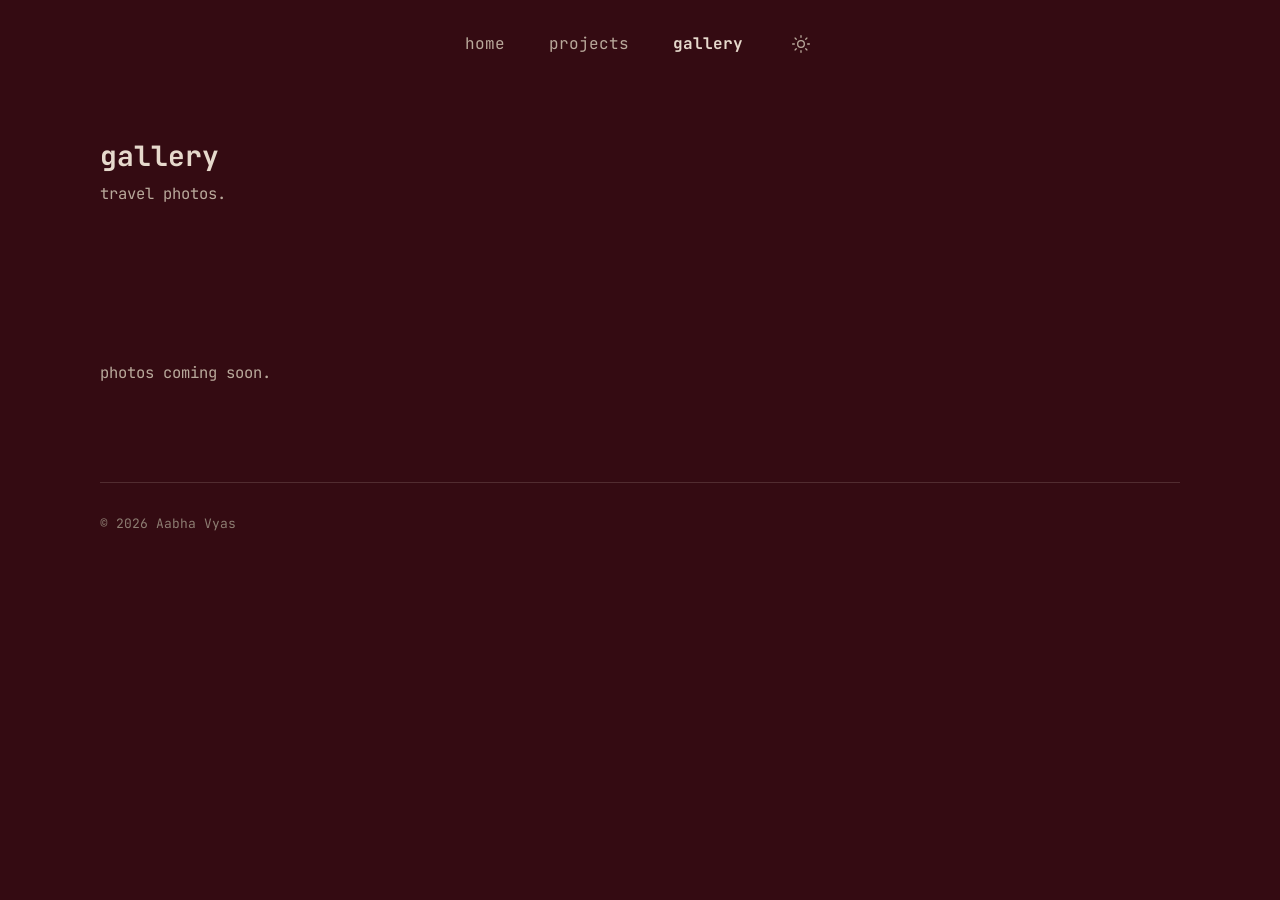
==== gallery.html @ a7566c96 "Replace old site with new portfolio" ====
<!doctype html>
<html lang="en" data-theme="dark">
<head>
<meta charset="utf-8">
<meta name="viewport" content="width=device-width, initial-scale=1">
<title>Gallery | Aabha Vyas</title>
<meta name="description" content="Travel photos by Aabha Vyas.">
<script src="theme.js"></script>
<link rel="preconnect" href="https://fonts.googleapis.com">
<link rel="preconnect" href="https://fonts.gstatic.com" crossorigin>
<link href="https://fonts.googleapis.com/css2?family=JetBrains+Mono:wght@400;700&display=swap" rel="stylesheet">
<link rel="stylesheet" href="style.css">
</head>
<body>
<nav>
  <a href="index.html">home</a>
  <a href="projects.html">projects</a>
  <a href="gallery.html" aria-current="page">gallery</a>
  <button id="themeBtn" aria-label="Toggle light and dark mode"><svg class="sun" viewBox="0 0 24 24" fill="none" stroke="currentColor" stroke-width="1.6" stroke-linecap="round"><circle cx="12" cy="12" r="4"/><path d="M12 2v2M12 20v2M4.9 4.9l1.4 1.4M17.7 17.7l1.4 1.4M2 12h2M20 12h2M4.9 19.1l1.4-1.4M17.7 6.3l1.4-1.4"/></svg><svg class="moon" viewBox="0 0 24 24" fill="none" stroke="currentColor" stroke-width="1.6" stroke-linecap="round" stroke-linejoin="round"><path d="M20 14.5A8 8 0 1 1 9.5 4a6.5 6.5 0 0 0 10.5 10.5z"/></svg></button>
</nav>
<main class="wide">
  <div class="page-head"><h1>gallery</h1><p class="sub">travel photos.</p></div>
  <div class="grid" id="grid"></div>
  <p class="empty" id="empty">photos coming soon.</p>
  <footer>&copy; 2026 Aabha Vyas</footer>
</main>
<div id="lightbox"><img alt=""><p></p></div>
<script>
  // Add your photos here. Put the image files in assets/gallery/ (about 1600px wide keeps pages fast).
  // Example: { src: 'assets/gallery/lisbon.jpg', place: 'Lisbon', year: '2025' }
  var photos = [
  ];

  var grid = document.getElementById('grid');
  var box = document.getElementById('lightbox');
  document.getElementById('empty').style.display = photos.length ? 'none' : 'block';
  photos.forEach(function (p) {
    var fig = document.createElement('figure');
    var img = document.createElement('img');
    img.src = p.src; img.alt = p.place; img.loading = 'lazy';
    var cap = document.createElement('figcaption');
    cap.textContent = p.place + ', ' + p.year;
    fig.appendChild(img); fig.appendChild(cap);
    fig.addEventListener('click', function () {
      box.querySelector('img').src = p.src;
      box.querySelector('img').alt = p.place;
      box.querySelector('p').textContent = p.place + ', ' + p.year;
      box.classList.add('open');
    });
    grid.appendChild(fig);
  });
  box.addEventListener('click', function () { box.classList.remove('open'); });
  document.addEventListener('keydown', function (e) { if (e.key === 'Escape') box.classList.remove('open'); });
</script>
</body>
</html>
---- style.css ----
:root {
  --bg: #340b12;
  --text: #e6d9cc;
  --dim: #b9a99b;
  --faint: #8d7d72;
  --accent: #7f9aa3;
  --card: #5f2f3d;
  --card-2: #3a2a21;
  --khaki: #52421a;
  --line: rgba(230, 217, 204, 0.16);
  --wave: #7f9aa3;
  --crest: #e6d9cc;
  --swimmer: #d6bf72;
}
[data-theme="light"] {
  --bg: #efe6dc;
  --text: #340b12;
  --dim: #5b4a45;
  --faint: #86766d;
  --accent: #3f6572;
  --card: #e0cbc3;
  --card-2: #e4d8c9;
  --khaki: #cdb86a;
  --line: rgba(52, 11, 18, 0.18);
  --wave: #4f7a88;
  --crest: #340b12;
  --swimmer: #5f2f3d;
}

* { box-sizing: border-box; }
html { scroll-behavior: smooth; }
body {
  margin: 0;
  background: var(--bg);
  color: var(--text);
  font-family: "JetBrains Mono", ui-monospace, "SF Mono", Menlo, Consolas, monospace;
  font-size: 15.5px;
  line-height: 1.75;
  -webkit-font-smoothing: antialiased;
}
a { color: inherit; text-decoration: underline; text-decoration-color: var(--faint); text-underline-offset: 4px; }
a:hover { text-decoration-color: var(--accent); color: var(--accent); }
img { max-width: 100%; display: block; }

/* navigation */
nav {
  position: relative; z-index: 5;
  display: flex; justify-content: center; align-items: center; gap: 44px;
  padding: 30px 20px 26px;
  background: linear-gradient(var(--bg) 55%, transparent);
}
nav a { color: var(--dim); text-decoration: none; font-size: 16px; }
nav a:hover { color: var(--text); }
nav a[aria-current="page"] { color: var(--text); font-weight: 700; }
#themeBtn {
  background: none; border: 0; padding: 4px; cursor: pointer; color: var(--dim); line-height: 0;
}
#themeBtn:hover { color: var(--text); }
#themeBtn svg { width: 20px; height: 20px; }
#themeBtn .moon { display: none; }
[data-theme="light"] #themeBtn .sun { display: none; }
[data-theme="light"] #themeBtn .moon { display: inline; }

.col { width: min(680px, calc(100% - 40px)); margin: 0 auto; }
.wide { width: min(1080px, calc(100% - 40px)); margin: 0 auto; }

/* home */
#ocean { position: fixed; inset: 0; width: 100%; height: 100%; z-index: 0; }
body.home { overflow-x: hidden; }
main.home {
  position: relative; z-index: 2; min-height: calc(100vh - 80px);
  display: flex; flex-direction: column; justify-content: flex-end;
  padding-bottom: 56px; pointer-events: none;
}
main.home a { pointer-events: auto; }
.home-text { padding: 22px 24px; border-radius: 10px;
  background: color-mix(in srgb, var(--bg) 62%, transparent); backdrop-filter: blur(2px); }
.tagline { color: var(--dim); margin: 0 0 26px; }
.home-text p { margin: 0 0 14px; }
.links { color: var(--faint); }
.links a { color: var(--dim); }
.hint { position: fixed; right: 22px; bottom: 18px; z-index: 2; color: var(--faint); font-size: 13px; pointer-events: none; }

/* shared page pieces */
h1, h2 { font-weight: 700; line-height: 1.3; margin: 0; }
h1 { font-size: 28px; }
h2 { font-size: 20px; }
.page-head { padding: 54px 0 26px; }
.sub { color: var(--dim); margin: 6px 0 0; }
.tag { font-size: 13px; color: var(--faint); margin-left: 10px; font-weight: 400; }
.chip { display: inline-block; background: var(--khaki); color: #efe3c8; font-size: 12px; padding: 1px 10px; border-radius: 99px; margin-right: 10px; }
[data-theme="light"] .chip { color: #340b12; }
h3.label { font-size: 13px; letter-spacing: .12em; text-transform: uppercase; color: var(--accent); margin: 38px 0 10px; font-weight: 700; }

/* projects grid */
.cards { display: grid; grid-template-columns: repeat(auto-fill, minmax(320px, 1fr)); gap: 26px; padding-bottom: 80px; }
.card-link { text-decoration: none; display: block; }
.poster {
  aspect-ratio: 4 / 3; border-radius: 6px; padding: 26px; position: relative; overflow: hidden;
  display: flex; flex-direction: column; justify-content: space-between; color: #efe3c8;
  transition: transform .25s ease;
}
.card-link:hover .poster { transform: translateY(-3px); }
.poster .name { font-size: 22px; font-weight: 700; }
.poster pre { margin: 0; font: inherit; font-size: 13px; line-height: 1.6; color: rgba(239,227,200,.82); }
.poster.sec { background: radial-gradient(120% 90% at 85% 100%, #7f9aa3 0%, rgba(127,154,163,0) 55%), linear-gradient(160deg, #5f2f3d, #340b12 70%); }
.poster.green { background: radial-gradient(120% 90% at 10% 100%, #52421a 0%, rgba(82,66,26,0) 60%), linear-gradient(160deg, #3a2a21, #340b12 75%); }
.poster.soon { background: transparent; border: 1.5px dashed var(--line); color: var(--faint); align-items: center; justify-content: center; }
.card-meta { margin-top: 14px; font-size: 17px; font-weight: 700; }
.card-desc { color: var(--dim); margin: 0; }

/* project page */
article p { margin: 0 0 16px; }
.box { background: var(--card); color: #efe3c8; border-radius: 8px; padding: 20px 24px; margin: 18px 0; }
.box.alt { background: var(--card-2); color: var(--text); }
.box h3.label { margin-top: 0; color: inherit; opacity: .8; }
[data-theme="light"] .box { color: var(--text); }
.stats { display: grid; grid-template-columns: repeat(3, 1fr); gap: 14px; margin: 18px 0; }
.stat { background: var(--card-2); border-radius: 8px; padding: 16px 18px; }
.stat .n { font-size: 24px; font-weight: 700; }
.stat .l { font-size: 13px; color: var(--dim); }
.bar-row { display: grid; grid-template-columns: 170px 1fr; gap: 14px; align-items: center; margin: 12px 0; }
.track { background: rgba(0,0,0,.25); border-radius: 6px; height: 28px; overflow: hidden; }
[data-theme="light"] .track { background: rgba(52,11,18,.1); }
.fill { height: 100%; display: flex; align-items: center; padding-left: 10px; font-size: 13px; font-weight: 700; color: #340b12; }
.fill.agent { width: 92%; background: var(--accent); }
[data-theme="light"] .fill.agent { color: #efe6dc; }
.fill.scan { width: 30%; background: var(--dim); }
[data-theme="light"] .fill.scan { color: #efe6dc; }
.note { font-size: 13.5px; color: var(--dim); }
.todo { border: 1.5px dashed var(--accent); border-radius: 8px; padding: 14px 20px; }
.todo b { color: var(--accent); }
ul.clean { padding-left: 20px; margin: 0 0 16px; }
.back { display: inline-block; margin-top: 40px; color: var(--dim); }

/* gallery */
.grid { column-count: 3; column-gap: 16px; padding-bottom: 80px; }
.grid figure { margin: 0 0 16px; break-inside: avoid; cursor: zoom-in; }
.grid img { width: 100%; border-radius: 4px; }
.grid figcaption { font-size: 13px; color: var(--dim); padding-top: 6px; }
.empty { color: var(--dim); padding: 30px 0 80px; }
#lightbox { position: fixed; inset: 0; z-index: 20; background: rgba(20, 4, 8, .94); display: none;
  align-items: center; justify-content: center; flex-direction: column; padding: 20px; cursor: zoom-out; }
#lightbox.open { display: flex; }
#lightbox img { max-height: 84vh; max-width: 94vw; border-radius: 4px; }
#lightbox p { color: #e6d9cc; margin: 12px 0 0; font-size: 14px; }

footer { padding: 30px 0 50px; color: var(--faint); font-size: 13px; border-top: 1px solid var(--line); }

@media (max-width: 760px) {
  nav { gap: 26px; padding-top: 26px; }
  .grid { column-count: 2; }
  .stats { grid-template-columns: 1fr; }
  .bar-row { grid-template-columns: 1fr; gap: 6px; }
  .hint { display: none; }
  main.home { padding-bottom: 36px; }
}
@media (max-width: 480px) { .grid { column-count: 1; } }
@media (prefers-reduced-motion: reduce) { * { transition: none !important; scroll-behavior: auto !important; } }
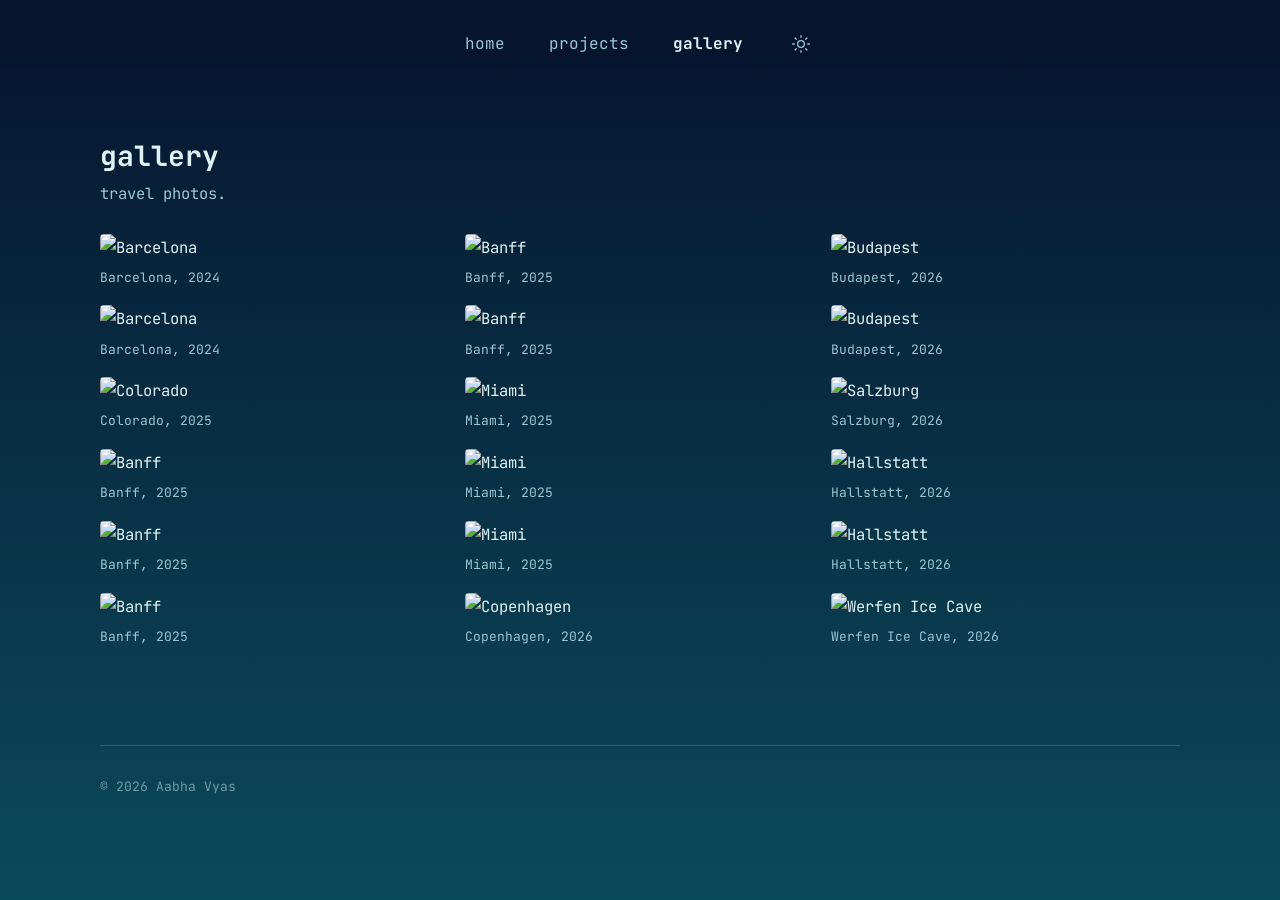
==== commit e372acb0: "Fill in gallery places Co-Authored-By: Claude Sonnet 5.5 <noreply@anthropic.com>" ====
--- a/gallery.html
+++ b/gallery.html
@@ -29,6 +29,24 @@
   // Add your photos here. Put the image files in assets/gallery/ (about 1600px wide keeps pages fast).
   // Example: { src: 'assets/gallery/lisbon.jpg', place: 'Lisbon', year: '2025' }
   var photos = [
+    { src: 'assets/gallery/img_4255.jpg', place: 'Barcelona', year: '2024' },
+    { src: 'assets/gallery/img_4290.jpg', place: 'Barcelona', year: '2024' },
+    { src: 'assets/gallery/img_7870.jpg', place: 'Colorado', year: '2025' },
+    { src: 'assets/gallery/img_3994.jpg', place: 'Banff', year: '2025' },
+    { src: 'assets/gallery/r0002987.jpg', place: 'Banff', year: '2025' },
+    { src: 'assets/gallery/r0003056.jpg', place: 'Banff', year: '2025' },
+    { src: 'assets/gallery/r0003095.jpg', place: 'Banff', year: '2025' },
+    { src: 'assets/gallery/r0003560.jpg', place: 'Banff', year: '2025' },
+    { src: 'assets/gallery/r0003646.jpg', place: 'Miami', year: '2025' },
+    { src: 'assets/gallery/r0003661.jpg', place: 'Miami', year: '2025' },
+    { src: 'assets/gallery/r0003696.jpg', place: 'Miami', year: '2025' },
+    { src: 'assets/gallery/r0005207.jpg', place: 'Copenhagen', year: '2026' },
+    { src: 'assets/gallery/r0005241.jpg', place: 'Budapest', year: '2026' },
+    { src: 'assets/gallery/r0005331.jpg', place: 'Budapest', year: '2026' },
+    { src: 'assets/gallery/r0005426.jpg', place: 'Salzburg', year: '2026' },
+    { src: 'assets/gallery/r0005495.jpg', place: 'Hallstatt', year: '2026' },
+    { src: 'assets/gallery/r0005518.jpg', place: 'Hallstatt', year: '2026' },
+    { src: 'assets/gallery/r0005652.jpg', place: 'Werfen Ice Cave', year: '2026' }
   ];
 
   var grid = document.getElementById('grid');
--- a/style.css
+++ b/style.css
@@ -1,37 +1,41 @@
 :root {
-  --bg: #340b12;
-  --text: #e6d9cc;
-  --dim: #b9a99b;
-  --faint: #8d7d72;
-  --accent: #7f9aa3;
-  --card: #5f2f3d;
-  --card-2: #3a2a21;
-  --khaki: #52421a;
-  --line: rgba(230, 217, 204, 0.16);
-  --wave: #7f9aa3;
-  --crest: #e6d9cc;
-  --swimmer: #d6bf72;
+  --bg: #06142e;
+  --bg2: #0b4a5a;
+  --text: #dff3f7;
+  --dim: #9cc6d2;
+  --faint: #6f9aa8;
+  --accent: #3df0e0;
+  --card: #0e3a5c;
+  --card-2: #0c2e4a;
+  --khaki: #0f6f7a;
+  --line: rgba(223, 243, 247, 0.16);
+  --wave-deep: #1b4f9c;
+  --wave: #22c4e6;
+  --crest: #e4fbff;
+  --swimmer: #ff6f59;
 }
 [data-theme="light"] {
-  --bg: #efe6dc;
-  --text: #340b12;
-  --dim: #5b4a45;
-  --faint: #86766d;
-  --accent: #3f6572;
-  --card: #e0cbc3;
-  --card-2: #e4d8c9;
-  --khaki: #cdb86a;
-  --line: rgba(52, 11, 18, 0.18);
-  --wave: #4f7a88;
-  --crest: #340b12;
-  --swimmer: #5f2f3d;
+  --bg: #dff6f6;
+  --bg2: #dff6f6;
+  --text: #06284f;
+  --dim: #2d5878;
+  --faint: #5c859a;
+  --accent: #007f8f;
+  --card: #bfe6ea;
+  --card-2: #cdeff0;
+  --khaki: #8fd8d8;
+  --line: rgba(6, 40, 79, 0.18);
+  --wave-deep: #1f5fa8;
+  --wave: #2a9cc0;
+  --crest: #06284f;
+  --swimmer: #e0533d;
 }
 
 * { box-sizing: border-box; }
 html { scroll-behavior: smooth; }
 body {
   margin: 0;
-  background: var(--bg);
+  background: linear-gradient(var(--bg), var(--bg2)) fixed;
   color: var(--text);
   font-family: "JetBrains Mono", ui-monospace, "SF Mono", Menlo, Consolas, monospace;
   font-size: 15.5px;
@@ -88,8 +92,8 @@
 .page-head { padding: 54px 0 26px; }
 .sub { color: var(--dim); margin: 6px 0 0; }
 .tag { font-size: 13px; color: var(--faint); margin-left: 10px; font-weight: 400; }
-.chip { display: inline-block; background: var(--khaki); color: #efe3c8; font-size: 12px; padding: 1px 10px; border-radius: 99px; margin-right: 10px; }
-[data-theme="light"] .chip { color: #340b12; }
+.chip { display: inline-block; background: var(--khaki); color: #e4fbff; font-size: 12px; padding: 1px 10px; border-radius: 99px; margin-right: 10px; }
+[data-theme="light"] .chip { color: #06284f; }
 h3.label { font-size: 13px; letter-spacing: .12em; text-transform: uppercase; color: var(--accent); margin: 38px 0 10px; font-weight: 700; }
 
 /* projects grid */
@@ -97,21 +101,21 @@
 .card-link { text-decoration: none; display: block; }
 .poster {
   aspect-ratio: 4 / 3; border-radius: 6px; padding: 26px; position: relative; overflow: hidden;
-  display: flex; flex-direction: column; justify-content: space-between; color: #efe3c8;
+  display: flex; flex-direction: column; justify-content: space-between; color: #e4fbff;
   transition: transform .25s ease;
 }
 .card-link:hover .poster { transform: translateY(-3px); }
 .poster .name { font-size: 22px; font-weight: 700; }
-.poster pre { margin: 0; font: inherit; font-size: 13px; line-height: 1.6; color: rgba(239,227,200,.82); }
-.poster.sec { background: radial-gradient(120% 90% at 85% 100%, #7f9aa3 0%, rgba(127,154,163,0) 55%), linear-gradient(160deg, #5f2f3d, #340b12 70%); }
-.poster.green { background: radial-gradient(120% 90% at 10% 100%, #52421a 0%, rgba(82,66,26,0) 60%), linear-gradient(160deg, #3a2a21, #340b12 75%); }
+.poster pre { margin: 0; font: inherit; font-size: 13px; line-height: 1.6; color: rgba(228,251,255,.82); }
+.poster.sec { background: radial-gradient(120% 90% at 85% 100%, #22c4e6 0%, rgba(34,196,230,0) 55%), linear-gradient(160deg, #0e3a8c, #06142e 70%); }
+.poster.green { background: radial-gradient(120% 90% at 10% 100%, #3ddba0 0%, rgba(61,219,160,0) 60%), linear-gradient(160deg, #0d5a4a, #06142e 75%); }
 .poster.soon { background: transparent; border: 1.5px dashed var(--line); color: var(--faint); align-items: center; justify-content: center; }
 .card-meta { margin-top: 14px; font-size: 17px; font-weight: 700; }
 .card-desc { color: var(--dim); margin: 0; }
 
 /* project page */
 article p { margin: 0 0 16px; }
-.box { background: var(--card); color: #efe3c8; border-radius: 8px; padding: 20px 24px; margin: 18px 0; }
+.box { background: var(--card); color: #e4fbff; border-radius: 8px; padding: 20px 24px; margin: 18px 0; }
 .box.alt { background: var(--card-2); color: var(--text); }
 .box h3.label { margin-top: 0; color: inherit; opacity: .8; }
 [data-theme="light"] .box { color: var(--text); }
@@ -121,12 +125,12 @@
 .stat .l { font-size: 13px; color: var(--dim); }
 .bar-row { display: grid; grid-template-columns: 170px 1fr; gap: 14px; align-items: center; margin: 12px 0; }
 .track { background: rgba(0,0,0,.25); border-radius: 6px; height: 28px; overflow: hidden; }
-[data-theme="light"] .track { background: rgba(52,11,18,.1); }
-.fill { height: 100%; display: flex; align-items: center; padding-left: 10px; font-size: 13px; font-weight: 700; color: #340b12; }
+[data-theme="light"] .track { background: rgba(6,40,79,.1); }
+.fill { height: 100%; display: flex; align-items: center; padding-left: 10px; font-size: 13px; font-weight: 700; color: #06142e; }
 .fill.agent { width: 92%; background: var(--accent); }
-[data-theme="light"] .fill.agent { color: #efe6dc; }
+[data-theme="light"] .fill.agent { color: #dff6f6; }
 .fill.scan { width: 30%; background: var(--dim); }
-[data-theme="light"] .fill.scan { color: #efe6dc; }
+[data-theme="light"] .fill.scan { color: #dff6f6; }
 .note { font-size: 13.5px; color: var(--dim); }
 .todo { border: 1.5px dashed var(--accent); border-radius: 8px; padding: 14px 20px; }
 .todo b { color: var(--accent); }
@@ -139,11 +143,11 @@
 .grid img { width: 100%; border-radius: 4px; }
 .grid figcaption { font-size: 13px; color: var(--dim); padding-top: 6px; }
 .empty { color: var(--dim); padding: 30px 0 80px; }
-#lightbox { position: fixed; inset: 0; z-index: 20; background: rgba(20, 4, 8, .94); display: none;
+#lightbox { position: fixed; inset: 0; z-index: 20; background: rgba(3, 10, 24, .94); display: none;
   align-items: center; justify-content: center; flex-direction: column; padding: 20px; cursor: zoom-out; }
 #lightbox.open { display: flex; }
 #lightbox img { max-height: 84vh; max-width: 94vw; border-radius: 4px; }
-#lightbox p { color: #e6d9cc; margin: 12px 0 0; font-size: 14px; }
+#lightbox p { color: #dff3f7; margin: 12px 0 0; font-size: 14px; }
 
 footer { padding: 30px 0 50px; color: var(--faint); font-size: 13px; border-top: 1px solid var(--line); }
 
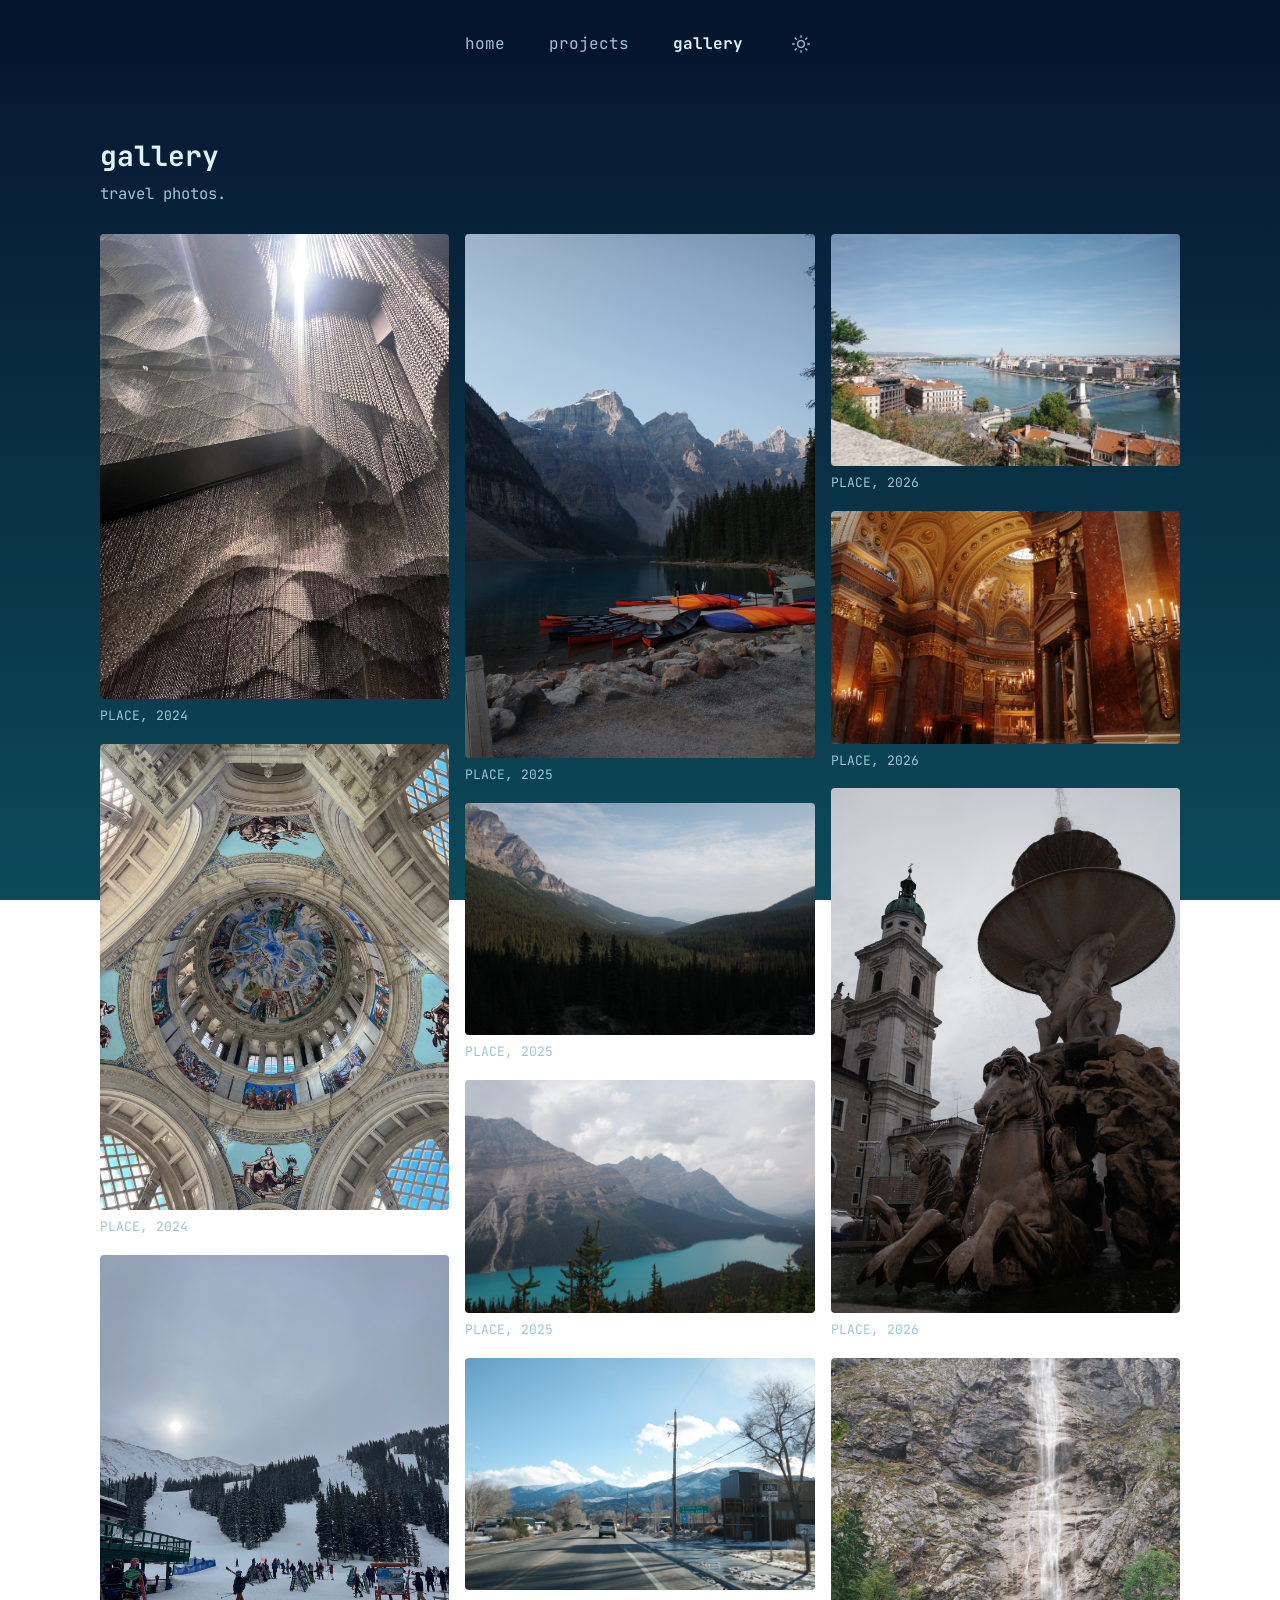
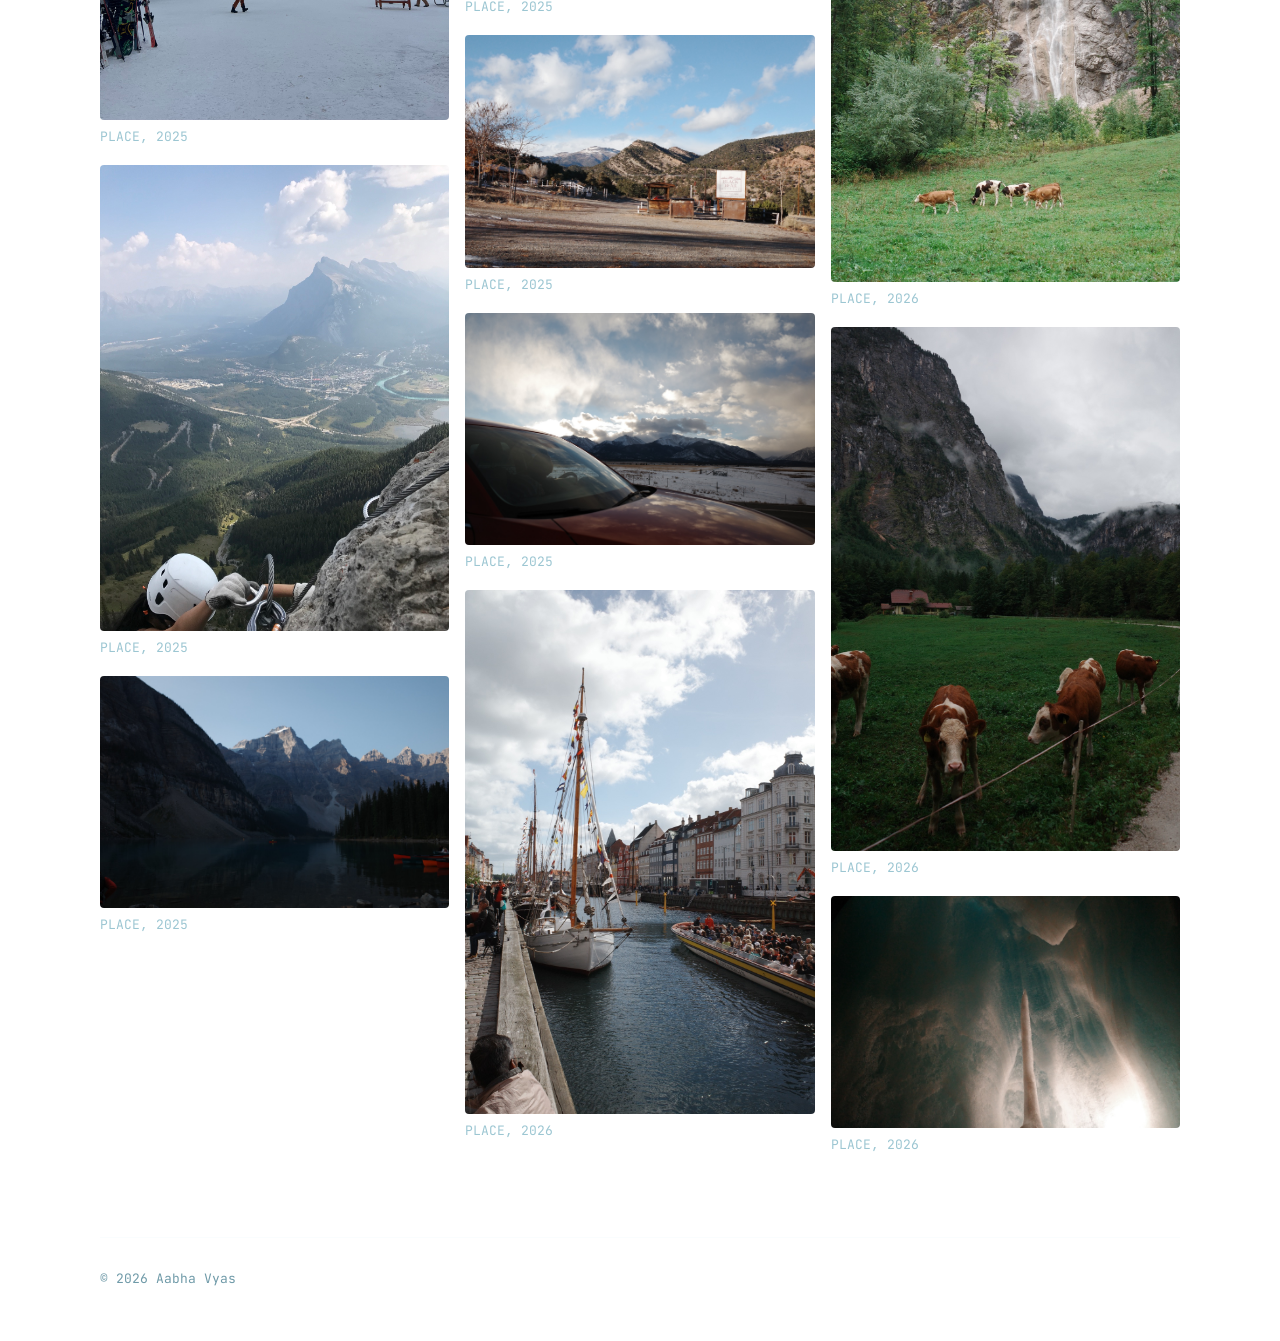
==== commit 1722b3ab: "Add gallery photos Co-Authored-By: Claude Sonnet 5.5 <noreply@anthropic.com>" ====
--- a/gallery.html
+++ b/gallery.html
@@ -29,24 +29,24 @@
   // Add your photos here. Put the image files in assets/gallery/ (about 1600px wide keeps pages fast).
   // Example: { src: 'assets/gallery/lisbon.jpg', place: 'Lisbon', year: '2025' }
   var photos = [
-    { src: 'assets/gallery/img_4255.jpg', place: 'Barcelona', year: '2024' },
-    { src: 'assets/gallery/img_4290.jpg', place: 'Barcelona', year: '2024' },
-    { src: 'assets/gallery/img_7870.jpg', place: 'Colorado', year: '2025' },
-    { src: 'assets/gallery/img_3994.jpg', place: 'Banff', year: '2025' },
-    { src: 'assets/gallery/r0002987.jpg', place: 'Banff', year: '2025' },
-    { src: 'assets/gallery/r0003056.jpg', place: 'Banff', year: '2025' },
-    { src: 'assets/gallery/r0003095.jpg', place: 'Banff', year: '2025' },
-    { src: 'assets/gallery/r0003560.jpg', place: 'Banff', year: '2025' },
-    { src: 'assets/gallery/r0003646.jpg', place: 'Miami', year: '2025' },
-    { src: 'assets/gallery/r0003661.jpg', place: 'Miami', year: '2025' },
-    { src: 'assets/gallery/r0003696.jpg', place: 'Miami', year: '2025' },
-    { src: 'assets/gallery/r0005207.jpg', place: 'Copenhagen', year: '2026' },
-    { src: 'assets/gallery/r0005241.jpg', place: 'Budapest', year: '2026' },
-    { src: 'assets/gallery/r0005331.jpg', place: 'Budapest', year: '2026' },
-    { src: 'assets/gallery/r0005426.jpg', place: 'Salzburg', year: '2026' },
-    { src: 'assets/gallery/r0005495.jpg', place: 'Hallstatt', year: '2026' },
-    { src: 'assets/gallery/r0005518.jpg', place: 'Hallstatt', year: '2026' },
-    { src: 'assets/gallery/r0005652.jpg', place: 'Werfen Ice Cave', year: '2026' }
+    { src: 'assets/gallery/img_4255.jpg', place: 'PLACE', year: '2024' },
+    { src: 'assets/gallery/img_4290.jpg', place: 'PLACE', year: '2024' },
+    { src: 'assets/gallery/img_7870.jpg', place: 'PLACE', year: '2025' },
+    { src: 'assets/gallery/img_3994.jpg', place: 'PLACE', year: '2025' },
+    { src: 'assets/gallery/r0002987.jpg', place: 'PLACE', year: '2025' },
+    { src: 'assets/gallery/r0003056.jpg', place: 'PLACE', year: '2025' },
+    { src: 'assets/gallery/r0003095.jpg', place: 'PLACE', year: '2025' },
+    { src: 'assets/gallery/r0003560.jpg', place: 'PLACE', year: '2025' },
+    { src: 'assets/gallery/r0003646.jpg', place: 'PLACE', year: '2025' },
+    { src: 'assets/gallery/r0003661.jpg', place: 'PLACE', year: '2025' },
+    { src: 'assets/gallery/r0003696.jpg', place: 'PLACE', year: '2025' },
+    { src: 'assets/gallery/r0005207.jpg', place: 'PLACE', year: '2026' },
+    { src: 'assets/gallery/r0005241.jpg', place: 'PLACE', year: '2026' },
+    { src: 'assets/gallery/r0005331.jpg', place: 'PLACE', year: '2026' },
+    { src: 'assets/gallery/r0005426.jpg', place: 'PLACE', year: '2026' },
+    { src: 'assets/gallery/r0005495.jpg', place: 'PLACE', year: '2026' },
+    { src: 'assets/gallery/r0005518.jpg', place: 'PLACE', year: '2026' },
+    { src: 'assets/gallery/r0005652.jpg', place: 'PLACE', year: '2026' }
   ];
 
   var grid = document.getElementById('grid');
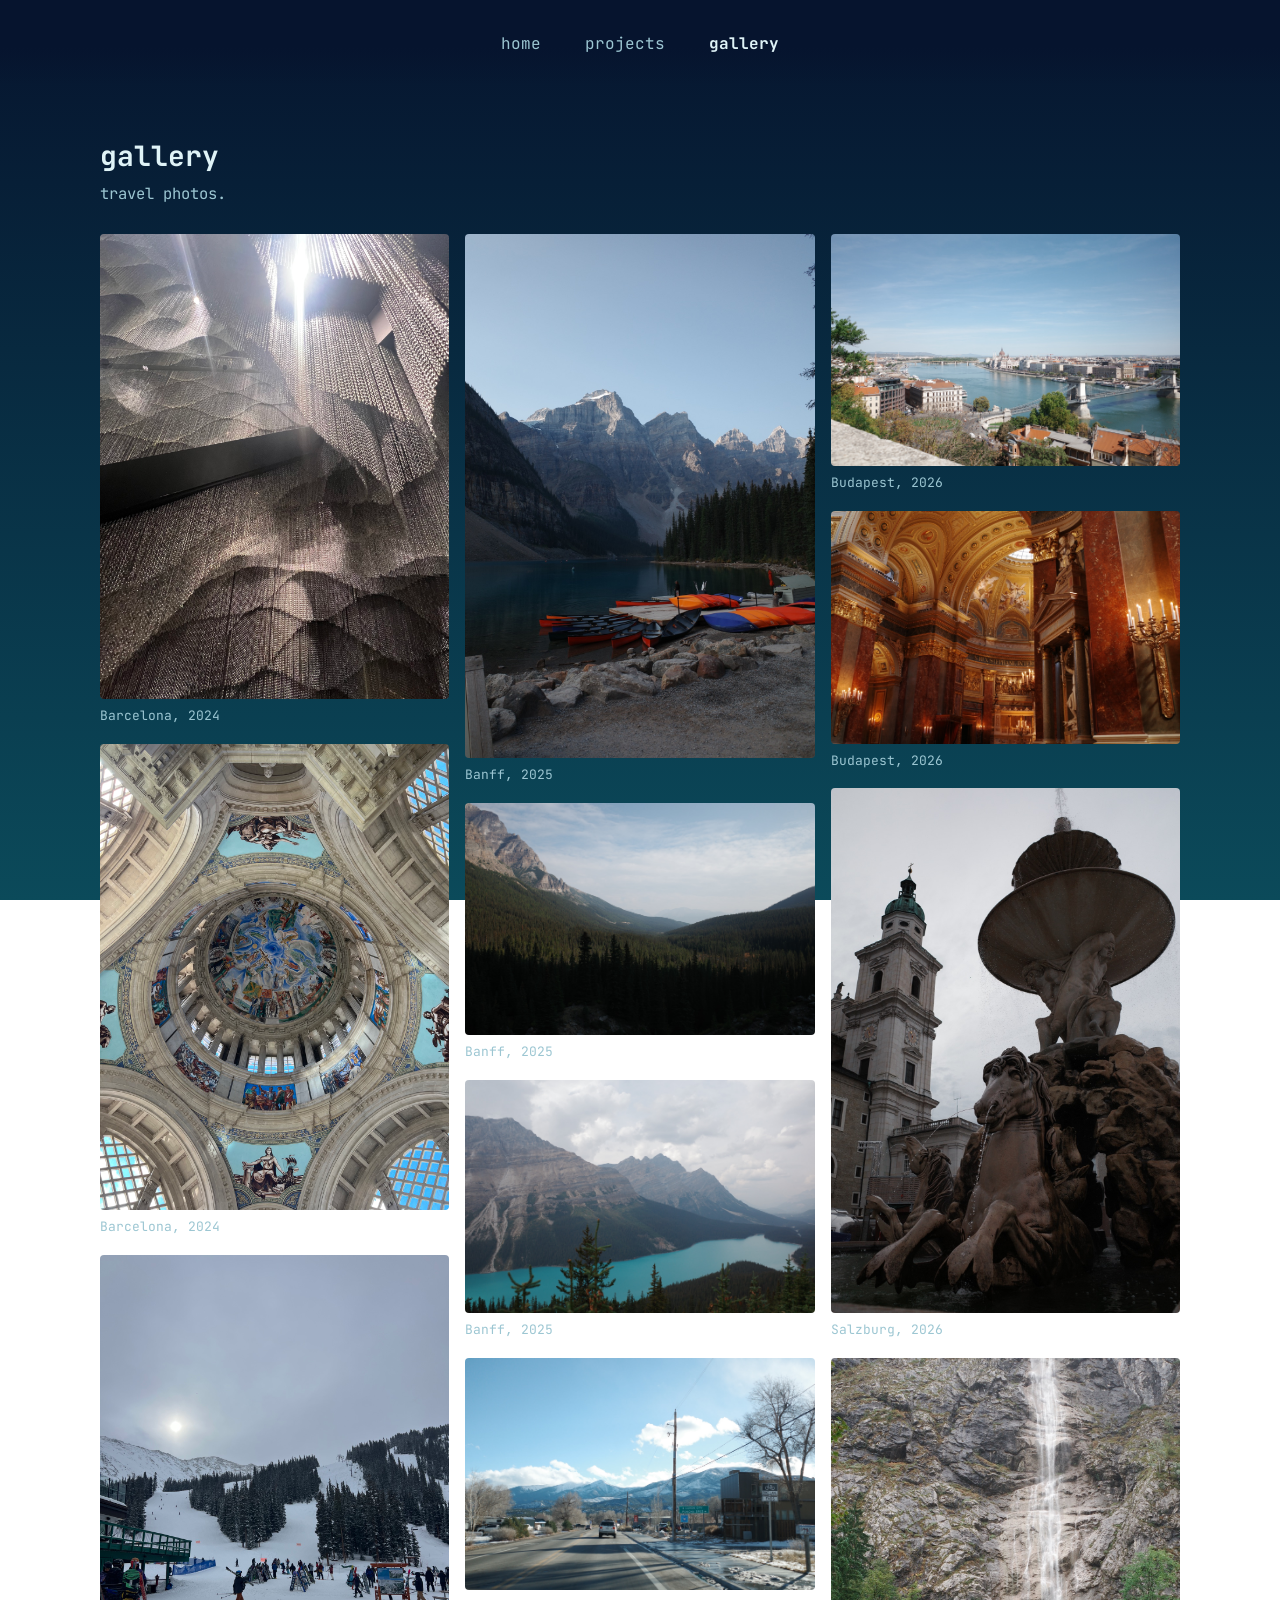
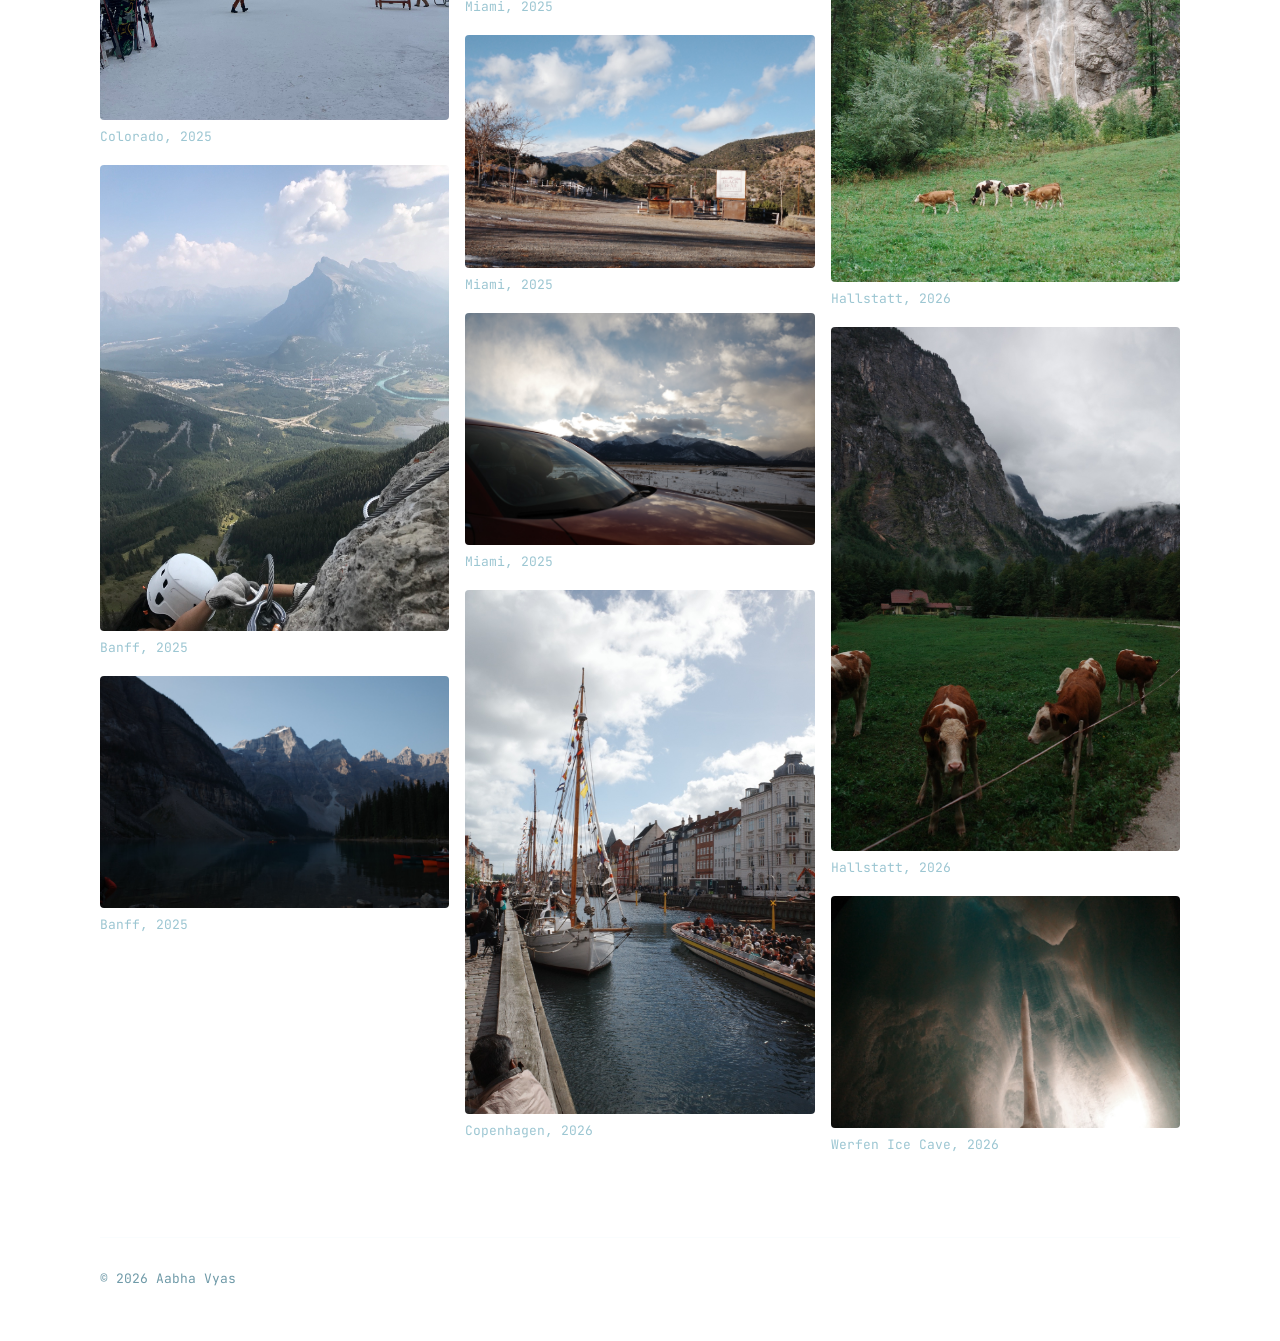
==== commit 93a092c3: "Remove light/dark toggle Co-Authored-By: Claude Sonnet 5.5 <noreply@anthropic.com>" ====
--- a/gallery.html
+++ b/gallery.html
@@ -16,7 +16,6 @@
   <a href="index.html">home</a>
   <a href="projects.html">projects</a>
   <a href="gallery.html" aria-current="page">gallery</a>
-  <button id="themeBtn" aria-label="Toggle light and dark mode"><svg class="sun" viewBox="0 0 24 24" fill="none" stroke="currentColor" stroke-width="1.6" stroke-linecap="round"><circle cx="12" cy="12" r="4"/><path d="M12 2v2M12 20v2M4.9 4.9l1.4 1.4M17.7 17.7l1.4 1.4M2 12h2M20 12h2M4.9 19.1l1.4-1.4M17.7 6.3l1.4-1.4"/></svg><svg class="moon" viewBox="0 0 24 24" fill="none" stroke="currentColor" stroke-width="1.6" stroke-linecap="round" stroke-linejoin="round"><path d="M20 14.5A8 8 0 1 1 9.5 4a6.5 6.5 0 0 0 10.5 10.5z"/></svg></button>
 </nav>
 <main class="wide">
   <div class="page-head"><h1>gallery</h1><p class="sub">travel photos.</p></div>
@@ -29,24 +28,24 @@
   // Add your photos here. Put the image files in assets/gallery/ (about 1600px wide keeps pages fast).
   // Example: { src: 'assets/gallery/lisbon.jpg', place: 'Lisbon', year: '2025' }
   var photos = [
-    { src: 'assets/gallery/img_4255.jpg', place: 'PLACE', year: '2024' },
-    { src: 'assets/gallery/img_4290.jpg', place: 'PLACE', year: '2024' },
-    { src: 'assets/gallery/img_7870.jpg', place: 'PLACE', year: '2025' },
-    { src: 'assets/gallery/img_3994.jpg', place: 'PLACE', year: '2025' },
-    { src: 'assets/gallery/r0002987.jpg', place: 'PLACE', year: '2025' },
-    { src: 'assets/gallery/r0003056.jpg', place: 'PLACE', year: '2025' },
-    { src: 'assets/gallery/r0003095.jpg', place: 'PLACE', year: '2025' },
-    { src: 'assets/gallery/r0003560.jpg', place: 'PLACE', year: '2025' },
-    { src: 'assets/gallery/r0003646.jpg', place: 'PLACE', year: '2025' },
-    { src: 'assets/gallery/r0003661.jpg', place: 'PLACE', year: '2025' },
-    { src: 'assets/gallery/r0003696.jpg', place: 'PLACE', year: '2025' },
-    { src: 'assets/gallery/r0005207.jpg', place: 'PLACE', year: '2026' },
-    { src: 'assets/gallery/r0005241.jpg', place: 'PLACE', year: '2026' },
-    { src: 'assets/gallery/r0005331.jpg', place: 'PLACE', year: '2026' },
-    { src: 'assets/gallery/r0005426.jpg', place: 'PLACE', year: '2026' },
-    { src: 'assets/gallery/r0005495.jpg', place: 'PLACE', year: '2026' },
-    { src: 'assets/gallery/r0005518.jpg', place: 'PLACE', year: '2026' },
-    { src: 'assets/gallery/r0005652.jpg', place: 'PLACE', year: '2026' }
+    { src: 'assets/gallery/img_4255.jpg', place: 'Barcelona', year: '2024' },
+    { src: 'assets/gallery/img_4290.jpg', place: 'Barcelona', year: '2024' },
+    { src: 'assets/gallery/img_7870.jpg', place: 'Colorado', year: '2025' },
+    { src: 'assets/gallery/img_3994.jpg', place: 'Banff', year: '2025' },
+    { src: 'assets/gallery/r0002987.jpg', place: 'Banff', year: '2025' },
+    { src: 'assets/gallery/r0003056.jpg', place: 'Banff', year: '2025' },
+    { src: 'assets/gallery/r0003095.jpg', place: 'Banff', year: '2025' },
+    { src: 'assets/gallery/r0003560.jpg', place: 'Banff', year: '2025' },
+    { src: 'assets/gallery/r0003646.jpg', place: 'Miami', year: '2025' },
+    { src: 'assets/gallery/r0003661.jpg', place: 'Miami', year: '2025' },
+    { src: 'assets/gallery/r0003696.jpg', place: 'Miami', year: '2025' },
+    { src: 'assets/gallery/r0005207.jpg', place: 'Copenhagen', year: '2026' },
+    { src: 'assets/gallery/r0005241.jpg', place: 'Budapest', year: '2026' },
+    { src: 'assets/gallery/r0005331.jpg', place: 'Budapest', year: '2026' },
+    { src: 'assets/gallery/r0005426.jpg', place: 'Salzburg', year: '2026' },
+    { src: 'assets/gallery/r0005495.jpg', place: 'Hallstatt', year: '2026' },
+    { src: 'assets/gallery/r0005518.jpg', place: 'Hallstatt', year: '2026' },
+    { src: 'assets/gallery/r0005652.jpg', place: 'Werfen Ice Cave', year: '2026' }
   ];
 
   var grid = document.getElementById('grid');
--- a/style.css
+++ b/style.css
@@ -56,14 +56,6 @@
 nav a { color: var(--dim); text-decoration: none; font-size: 16px; }
 nav a:hover { color: var(--text); }
 nav a[aria-current="page"] { color: var(--text); font-weight: 700; }
-#themeBtn {
-  background: none; border: 0; padding: 4px; cursor: pointer; color: var(--dim); line-height: 0;
-}
-#themeBtn:hover { color: var(--text); }
-#themeBtn svg { width: 20px; height: 20px; }
-#themeBtn .moon { display: none; }
-[data-theme="light"] #themeBtn .sun { display: none; }
-[data-theme="light"] #themeBtn .moon { display: inline; }
 
 .col { width: min(680px, calc(100% - 40px)); margin: 0 auto; }
 .wide { width: min(1080px, calc(100% - 40px)); margin: 0 auto; }
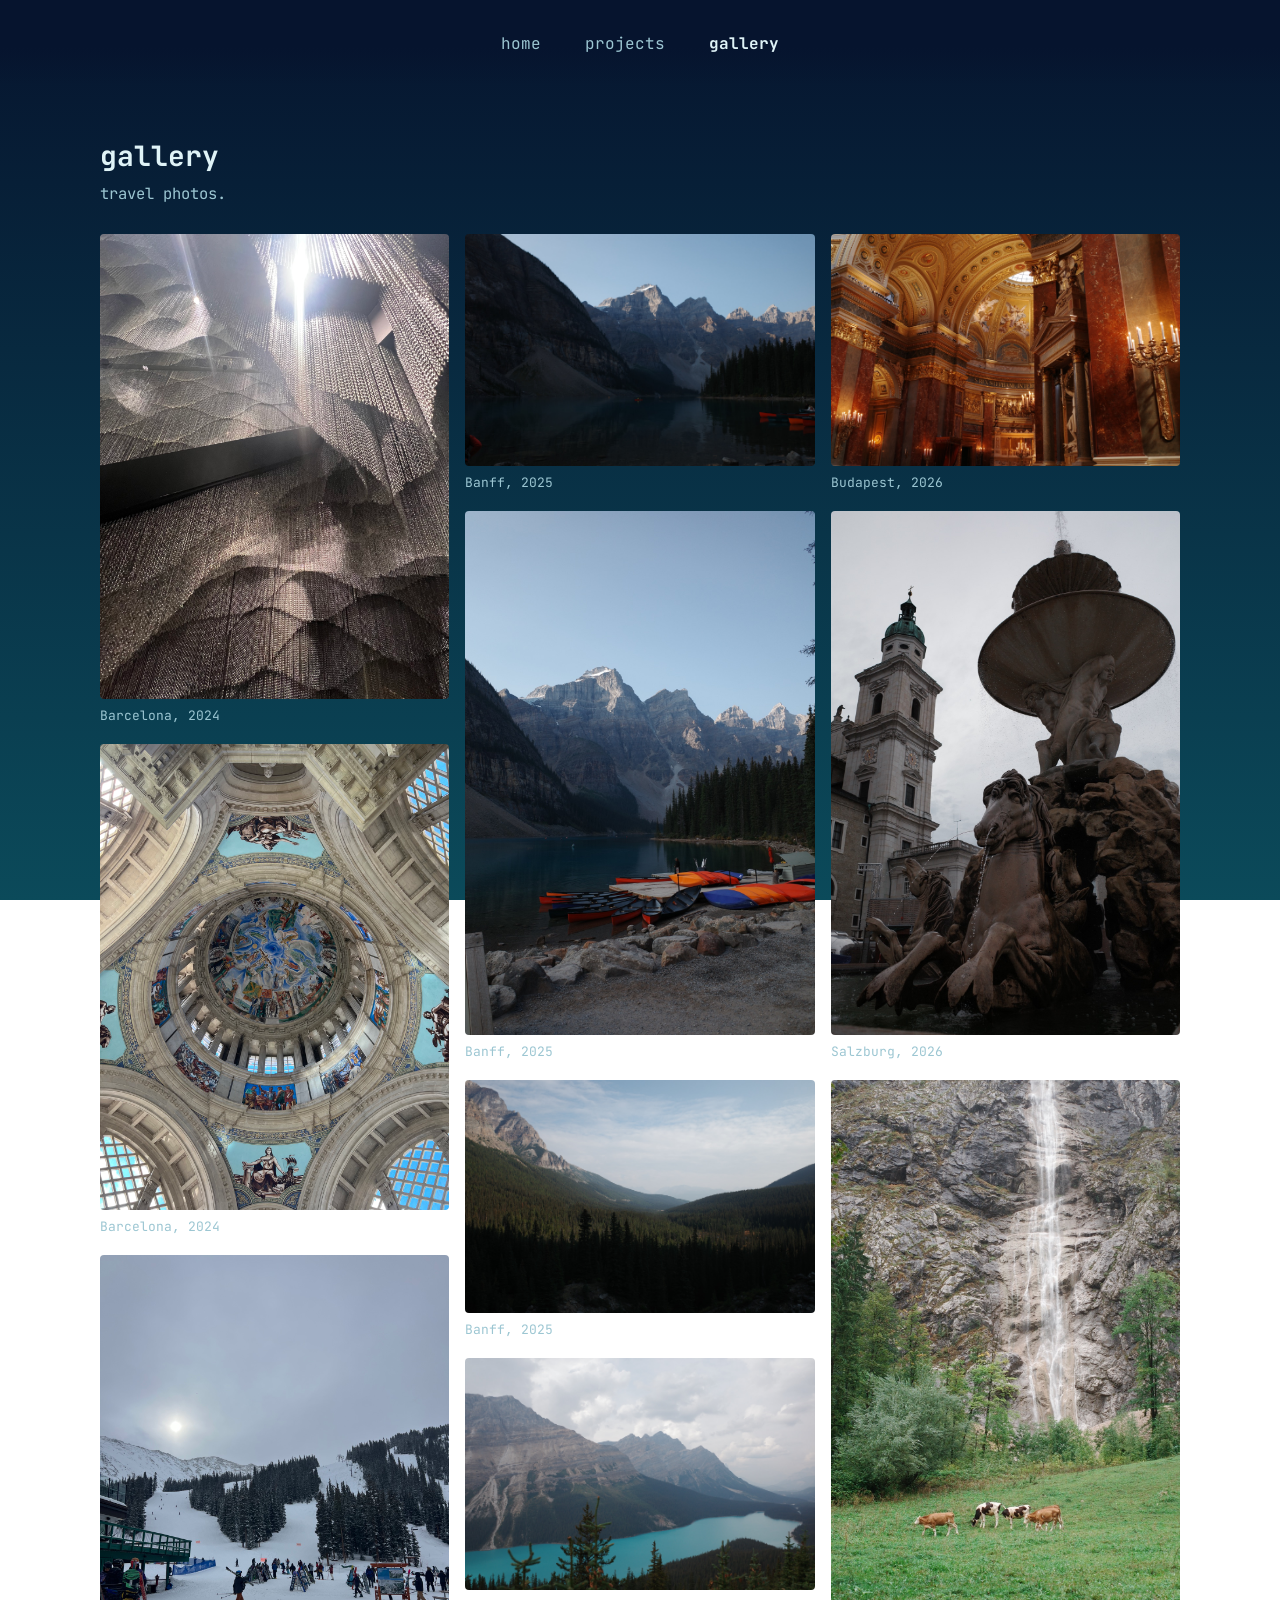
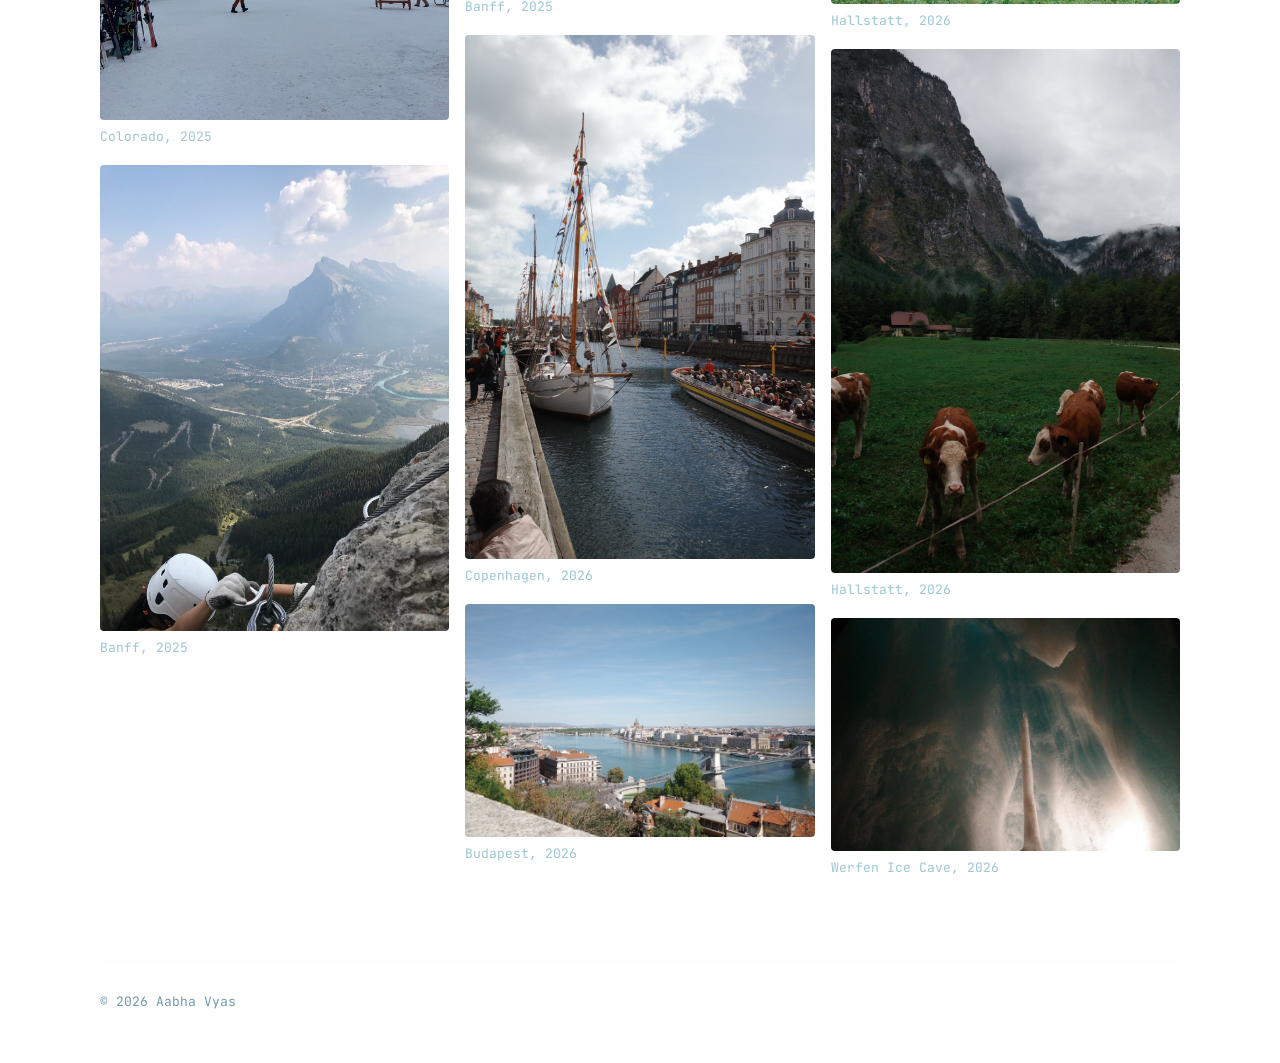
==== commit 4aa244fd: "Remove Miami photos Co-Authored-By: Claude Sonnet 5.5 <noreply@anthropic.com>" ====
--- a/gallery.html
+++ b/gallery.html
@@ -36,9 +36,6 @@
     { src: 'assets/gallery/r0003056.jpg', place: 'Banff', year: '2025' },
     { src: 'assets/gallery/r0003095.jpg', place: 'Banff', year: '2025' },
     { src: 'assets/gallery/r0003560.jpg', place: 'Banff', year: '2025' },
-    { src: 'assets/gallery/r0003646.jpg', place: 'Miami', year: '2025' },
-    { src: 'assets/gallery/r0003661.jpg', place: 'Miami', year: '2025' },
-    { src: 'assets/gallery/r0003696.jpg', place: 'Miami', year: '2025' },
     { src: 'assets/gallery/r0005207.jpg', place: 'Copenhagen', year: '2026' },
     { src: 'assets/gallery/r0005241.jpg', place: 'Budapest', year: '2026' },
     { src: 'assets/gallery/r0005331.jpg', place: 'Budapest', year: '2026' },
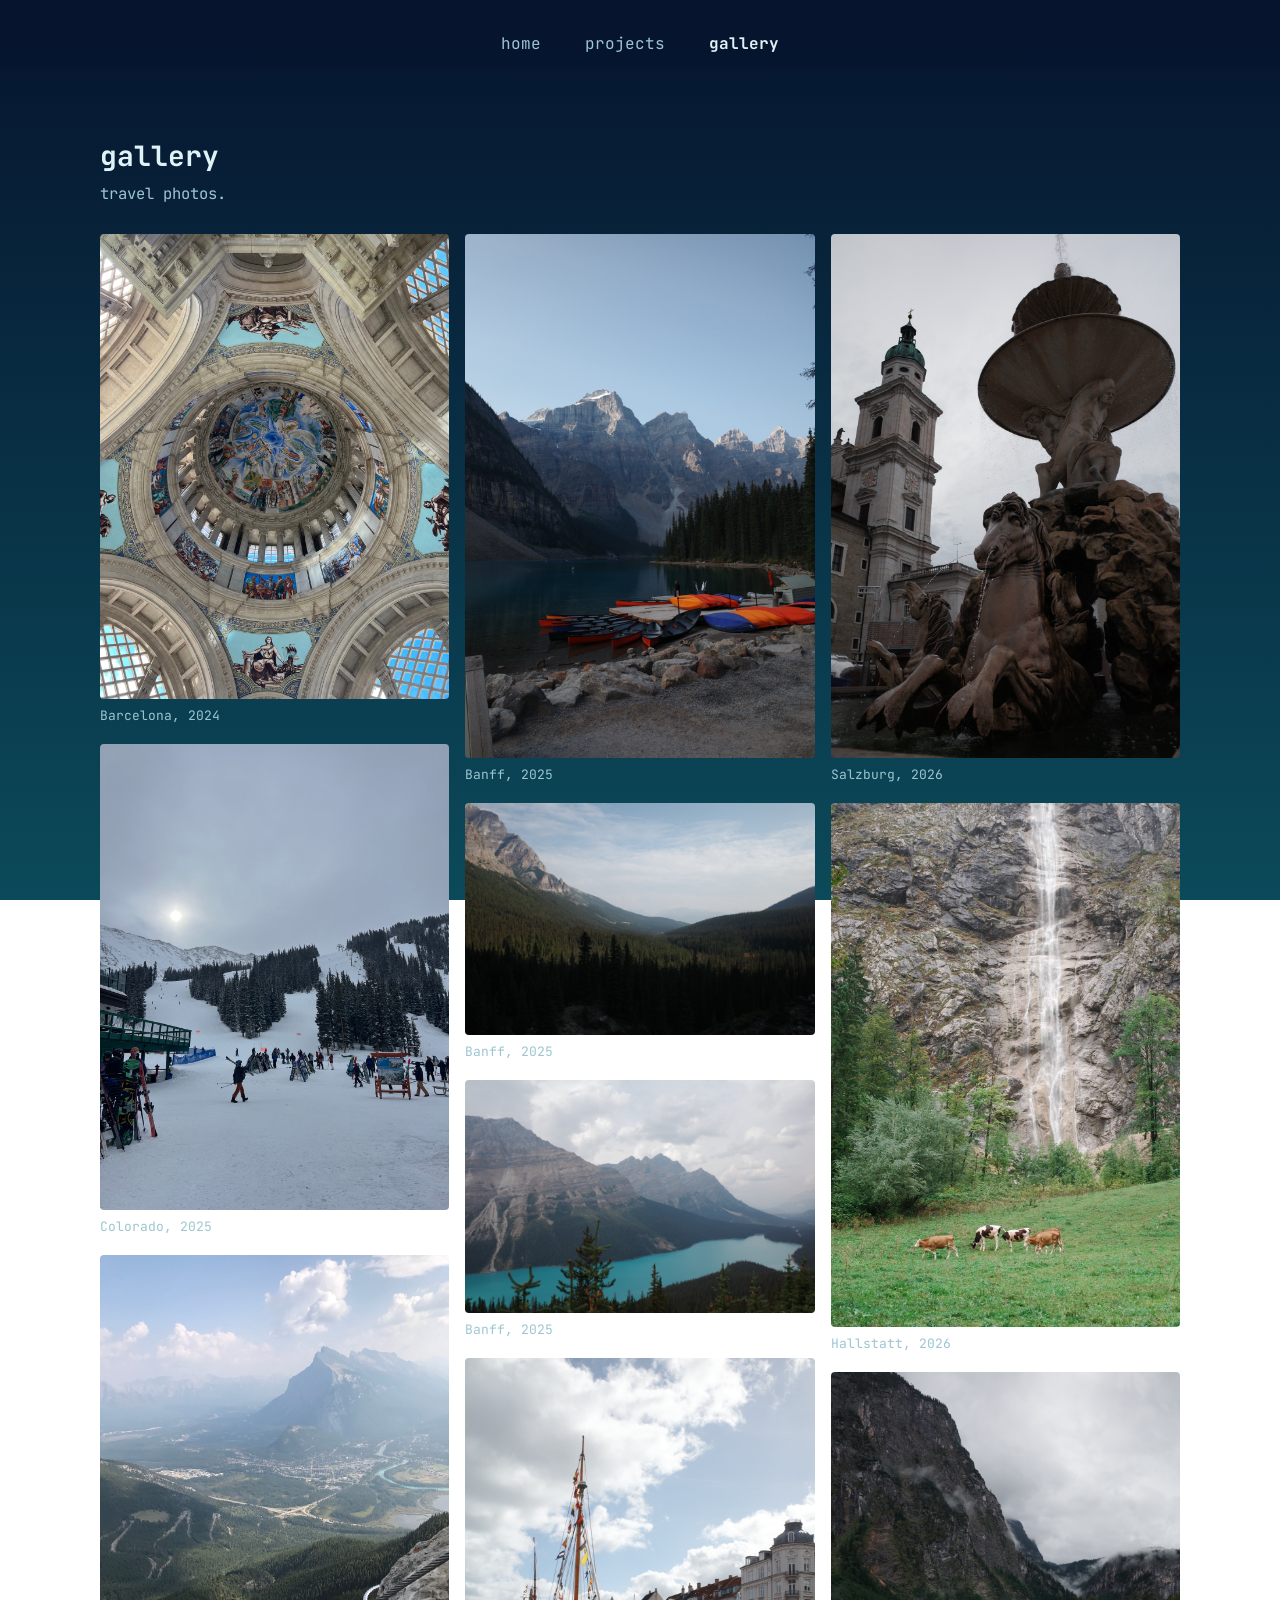
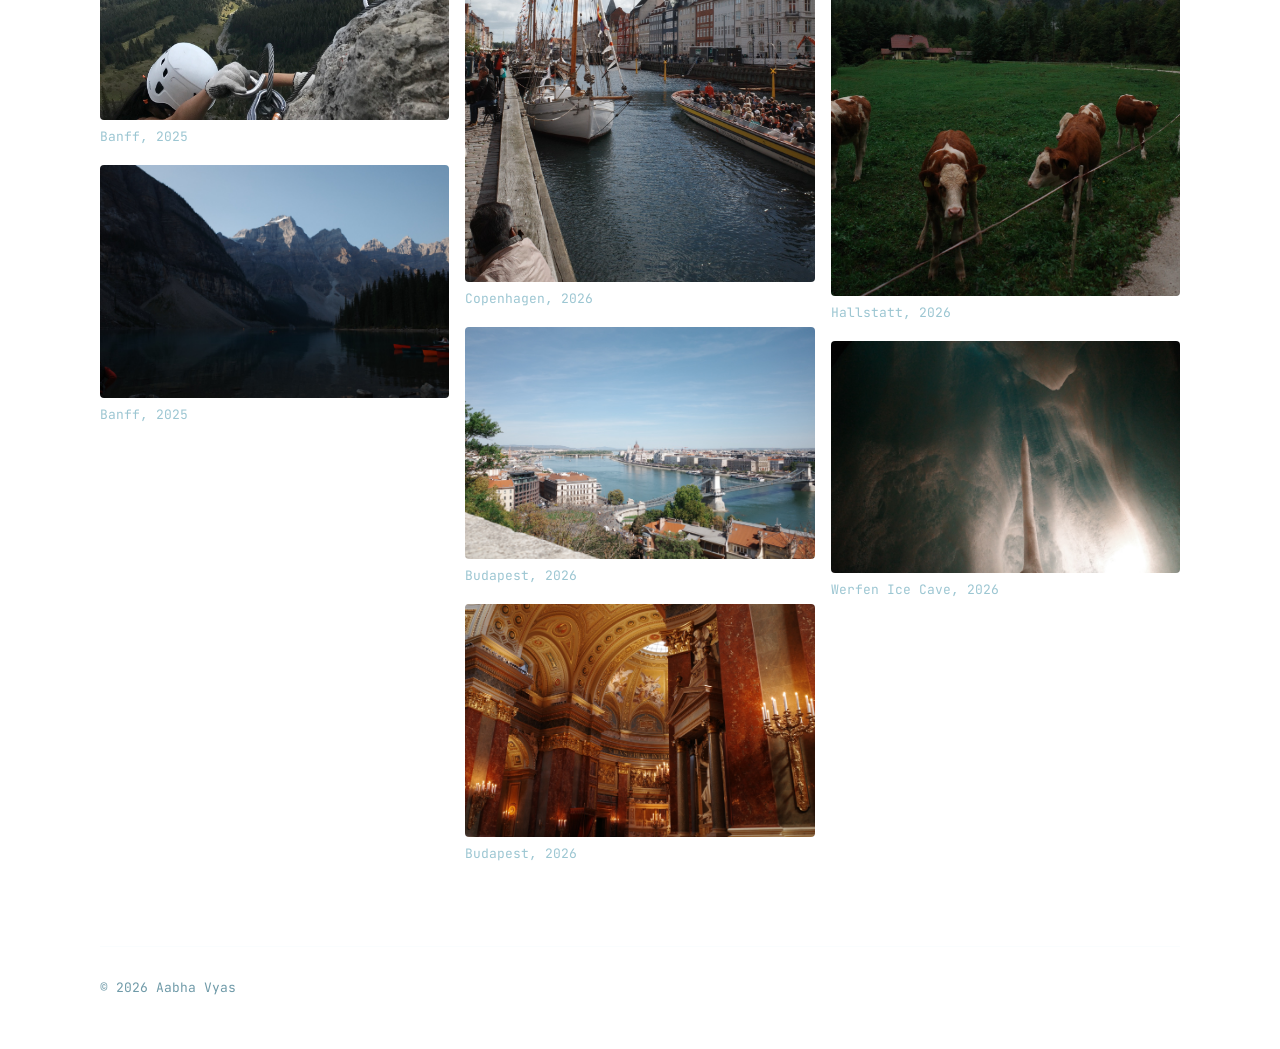
==== commit 562a4dfb: "Remove chain-mesh Barcelona photo from gallery Co-Authored-By: Claude Opus 5.5 <noreply@anthropic.co" ====
--- a/gallery.html
+++ b/gallery.html
@@ -28,7 +28,6 @@
   // Add your photos here. Put the image files in assets/gallery/ (about 1600px wide keeps pages fast).
   // Example: { src: 'assets/gallery/lisbon.jpg', place: 'Lisbon', year: '2025' }
   var photos = [
-    { src: 'assets/gallery/img_4255.jpg', place: 'Barcelona', year: '2024' },
     { src: 'assets/gallery/img_4290.jpg', place: 'Barcelona', year: '2024' },
     { src: 'assets/gallery/img_7870.jpg', place: 'Colorado', year: '2025' },
     { src: 'assets/gallery/img_3994.jpg', place: 'Banff', year: '2025' },
--- a/style.css
+++ b/style.css
@@ -153,3 +153,7 @@
 }
 @media (max-width: 480px) { .grid { column-count: 1; } }
 @media (prefers-reduced-motion: reduce) { * { transition: none !important; scroll-behavior: auto !important; } }
+
+table.results { width: 100%; border-collapse: collapse; font-size: 14px; }
+table.results th, table.results td { text-align: left; padding: 6px 10px 6px 0; border-bottom: 1px solid var(--line); }
+table.results th { color: var(--dim); font-weight: 400; }
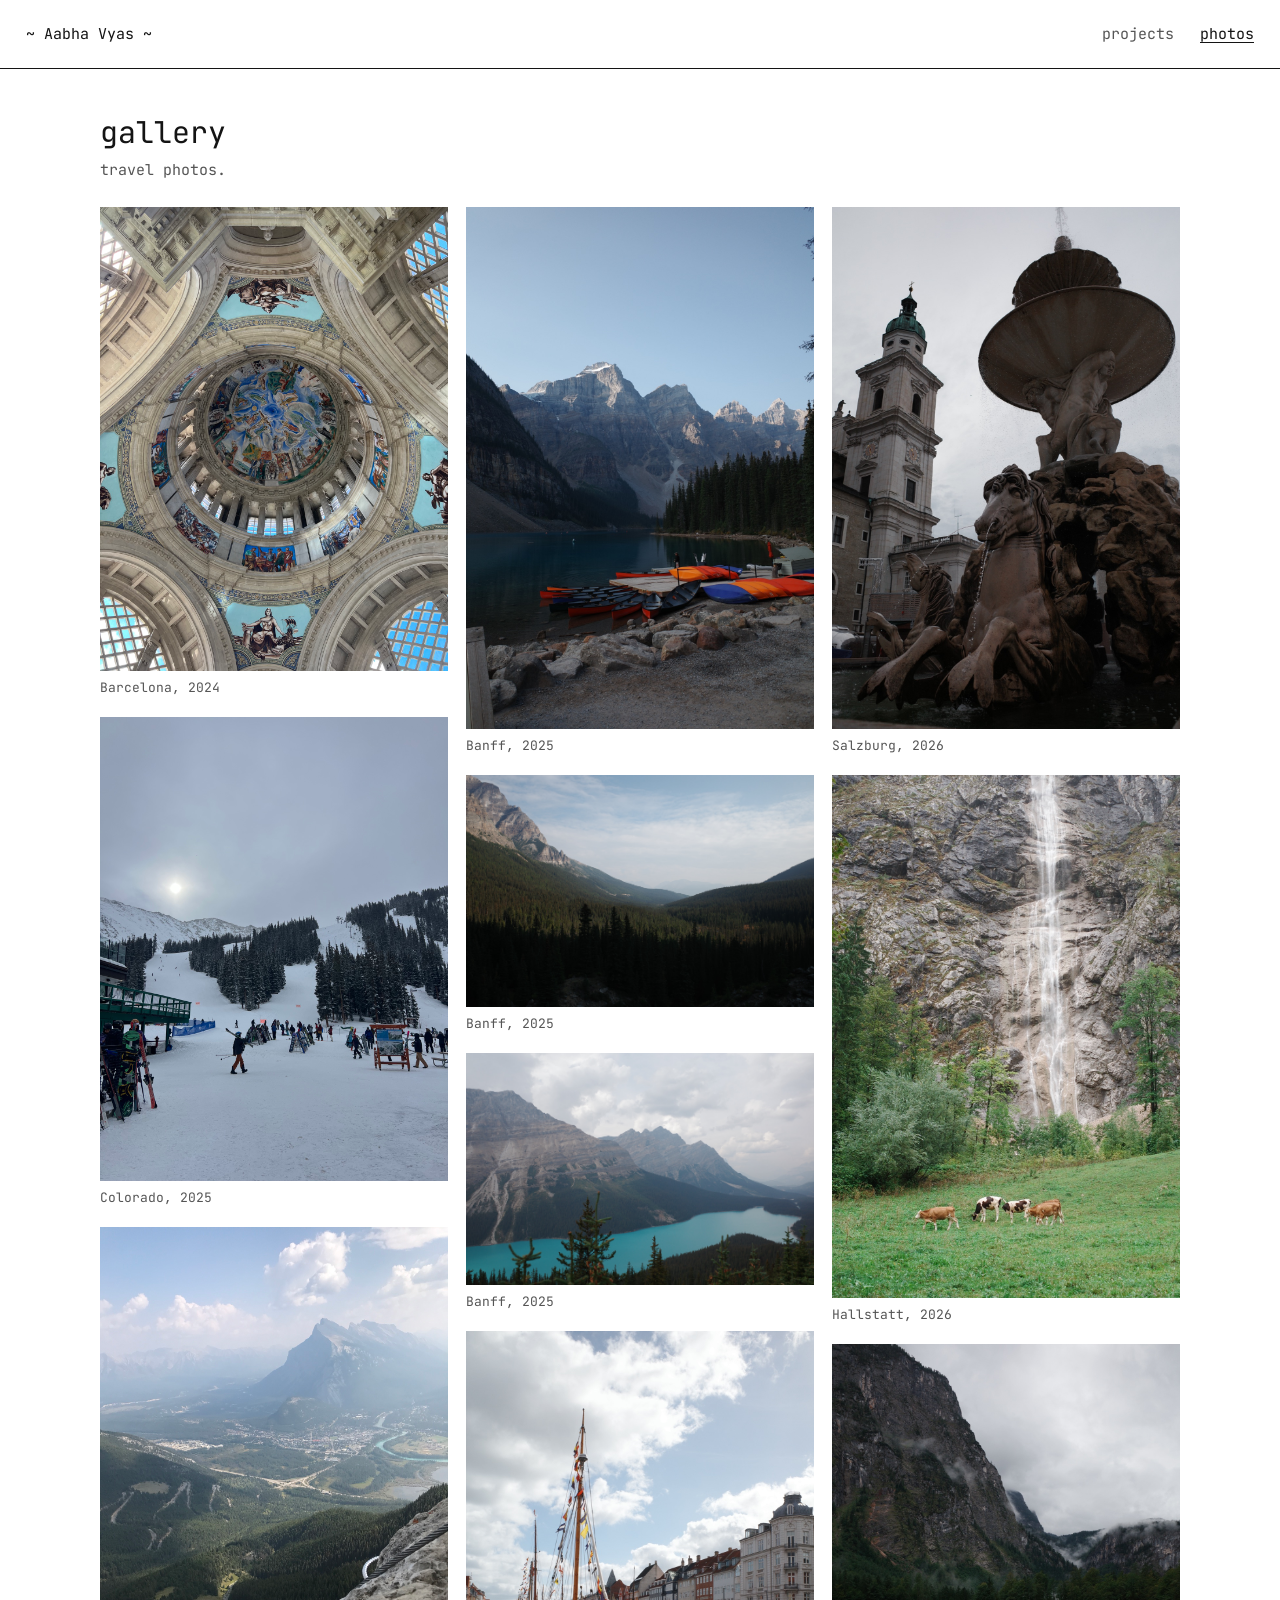
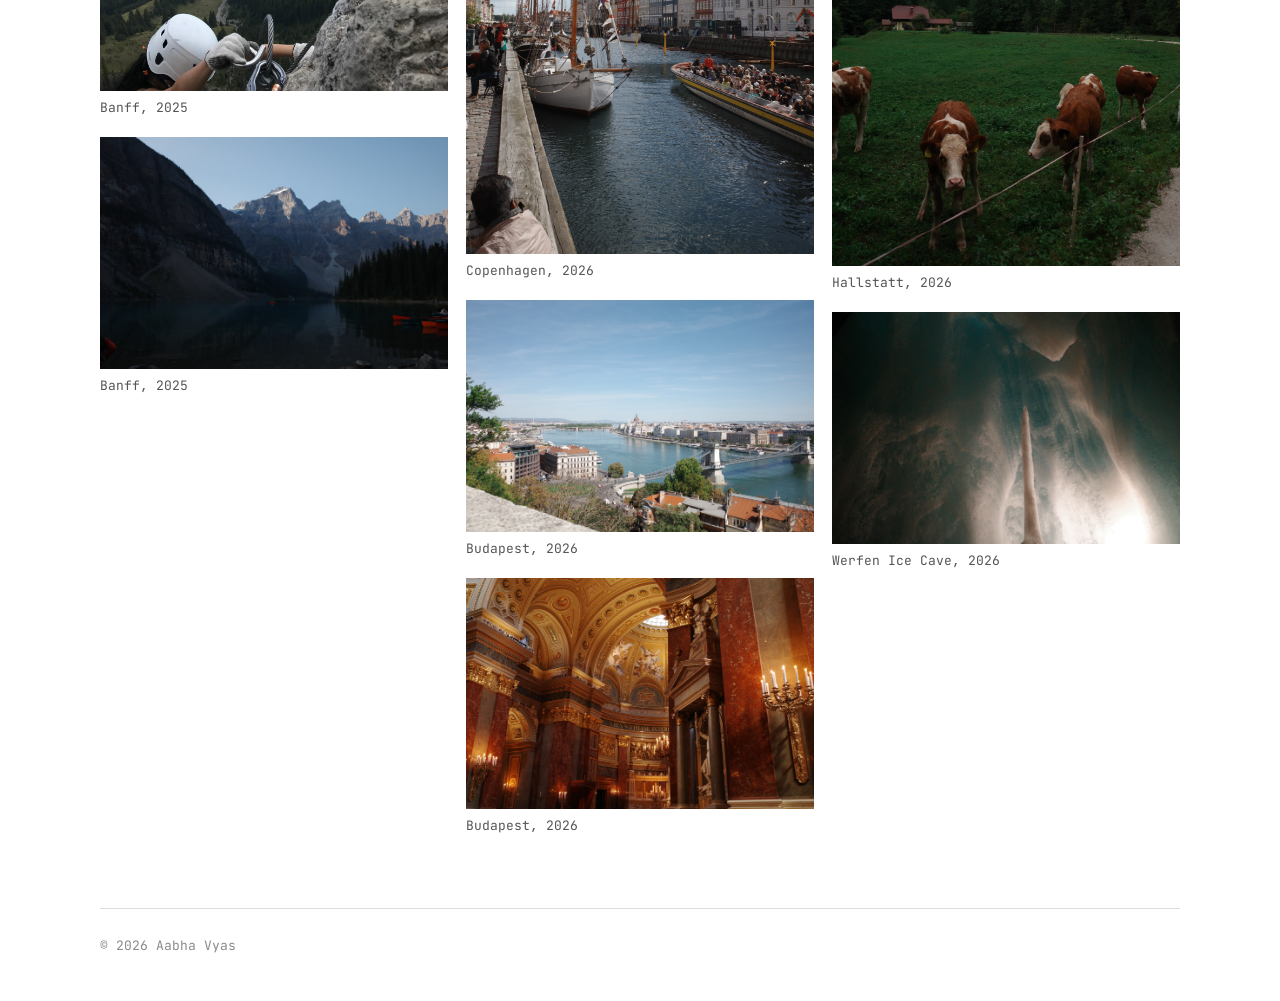
==== commit de7a98f7: "Redesign site with light header layout and filterable work grid Adds the Recipe Recommender project " ====
--- a/gallery.html
+++ b/gallery.html
@@ -1,5 +1,5 @@
 <!doctype html>
-<html lang="en" data-theme="dark">
+<html lang="en" data-theme="light">
 <head>
 <meta charset="utf-8">
 <meta name="viewport" content="width=device-width, initial-scale=1">
@@ -12,11 +12,13 @@
 <link rel="stylesheet" href="style.css">
 </head>
 <body>
-<nav>
-  <a href="index.html">home</a>
-  <a href="projects.html">projects</a>
-  <a href="gallery.html" aria-current="page">gallery</a>
-</nav>
+<header class="site-head">
+  <a class="site-name" href="index.html">~ Aabha Vyas ~</a>
+  <nav>
+    <a href="projects.html">projects</a>
+    <a href="gallery.html" aria-current="page">photos</a>
+  </nav>
+</header>
 <main class="wide">
   <div class="page-head"><h1>gallery</h1><p class="sub">travel photos.</p></div>
   <div class="grid" id="grid"></div>
@@ -24,25 +26,8 @@
   <footer>&copy; 2026 Aabha Vyas</footer>
 </main>
 <div id="lightbox"><img alt=""><p></p></div>
+<script src="photos.js"></script>
 <script>
-  // Add your photos here. Put the image files in assets/gallery/ (about 1600px wide keeps pages fast).
-  // Example: { src: 'assets/gallery/lisbon.jpg', place: 'Lisbon', year: '2025' }
-  var photos = [
-    { src: 'assets/gallery/img_4290.jpg', place: 'Barcelona', year: '2024' },
-    { src: 'assets/gallery/img_7870.jpg', place: 'Colorado', year: '2025' },
-    { src: 'assets/gallery/img_3994.jpg', place: 'Banff', year: '2025' },
-    { src: 'assets/gallery/r0002987.jpg', place: 'Banff', year: '2025' },
-    { src: 'assets/gallery/r0003056.jpg', place: 'Banff', year: '2025' },
-    { src: 'assets/gallery/r0003095.jpg', place: 'Banff', year: '2025' },
-    { src: 'assets/gallery/r0003560.jpg', place: 'Banff', year: '2025' },
-    { src: 'assets/gallery/r0005207.jpg', place: 'Copenhagen', year: '2026' },
-    { src: 'assets/gallery/r0005241.jpg', place: 'Budapest', year: '2026' },
-    { src: 'assets/gallery/r0005331.jpg', place: 'Budapest', year: '2026' },
-    { src: 'assets/gallery/r0005426.jpg', place: 'Salzburg', year: '2026' },
-    { src: 'assets/gallery/r0005495.jpg', place: 'Hallstatt', year: '2026' },
-    { src: 'assets/gallery/r0005518.jpg', place: 'Hallstatt', year: '2026' },
-    { src: 'assets/gallery/r0005652.jpg', place: 'Werfen Ice Cave', year: '2026' }
-  ];
 
   var grid = document.getElementById('grid');
   var box = document.getElementById('lightbox');
--- a/style.css
+++ b/style.css
@@ -1,159 +1,148 @@
 :root {
-  --bg: #06142e;
-  --bg2: #0b4a5a;
-  --text: #dff3f7;
-  --dim: #9cc6d2;
-  --faint: #6f9aa8;
-  --accent: #3df0e0;
-  --card: #0e3a5c;
-  --card-2: #0c2e4a;
-  --khaki: #0f6f7a;
-  --line: rgba(223, 243, 247, 0.16);
-  --wave-deep: #1b4f9c;
-  --wave: #22c4e6;
-  --crest: #e4fbff;
-  --swimmer: #ff6f59;
-}
-[data-theme="light"] {
-  --bg: #dff6f6;
-  --bg2: #dff6f6;
-  --text: #06284f;
-  --dim: #2d5878;
-  --faint: #5c859a;
-  --accent: #007f8f;
-  --card: #bfe6ea;
-  --card-2: #cdeff0;
-  --khaki: #8fd8d8;
-  --line: rgba(6, 40, 79, 0.18);
-  --wave-deep: #1f5fa8;
-  --wave: #2a9cc0;
-  --crest: #06284f;
-  --swimmer: #e0533d;
+  --bg: #ffffff;
+  --text: #141414;
+  --dim: #555555;
+  --faint: #8a8a8a;
+  --rule: #141414;
+  --line: rgba(20, 20, 20, 0.14);
+  --accent: #b4532a;
+  --mark: #fbdcc0;
+  --card: #f5f1ea;
+  --card-2: #faf8f4;
+  --chip: #fbdcc0;
 }
 
 * { box-sizing: border-box; }
 html { scroll-behavior: smooth; }
 body {
   margin: 0;
-  background: linear-gradient(var(--bg), var(--bg2)) fixed;
+  background: var(--bg);
   color: var(--text);
   font-family: "JetBrains Mono", ui-monospace, "SF Mono", Menlo, Consolas, monospace;
-  font-size: 15.5px;
-  line-height: 1.75;
+  font-size: 15px;
+  line-height: 1.7;
   -webkit-font-smoothing: antialiased;
 }
-a { color: inherit; text-decoration: underline; text-decoration-color: var(--faint); text-underline-offset: 4px; }
-a:hover { text-decoration-color: var(--accent); color: var(--accent); }
+a { color: inherit; text-decoration: underline; text-underline-offset: 3px; text-decoration-thickness: 1px; }
+a:hover { color: var(--accent); }
 img { max-width: 100%; display: block; }
+mark { background: var(--mark); color: inherit; padding: 1px 3px; }
+.faint { color: var(--faint); }
 
-/* navigation */
-nav {
-  position: relative; z-index: 5;
-  display: flex; justify-content: center; align-items: center; gap: 44px;
-  padding: 30px 20px 26px;
-  background: linear-gradient(var(--bg) 55%, transparent);
+/* top of every page */
+.intro, .site-head {
+  display: flex; justify-content: space-between; align-items: flex-start; gap: 30px;
+  padding: 22px 26px 26px; border-bottom: 1.5px solid var(--rule);
 }
-nav a { color: var(--dim); text-decoration: none; font-size: 16px; }
-nav a:hover { color: var(--text); }
-nav a[aria-current="page"] { color: var(--text); font-weight: 700; }
+.intro p { margin: 0 0 2px; }
+.intro .site-name { margin-bottom: 8px; }
+.intro .about { max-width: 640px; margin-top: 8px; }
+.site-name { font-weight: 400; text-decoration: none; }
+.intro-right { text-align: right; flex-shrink: 0; }
+.clock { margin: 0 0 14px; font-variant-numeric: tabular-nums; }
+.side-links { list-style: none; margin: 0; padding: 0; line-height: 2; }
+.site-head { align-items: center; padding-bottom: 20px; }
+.site-head nav { display: flex; gap: 26px; }
+.site-head nav a { text-decoration: none; color: var(--dim); }
+.site-head nav a:hover, .site-head nav a[aria-current="page"] { color: var(--text); text-decoration: underline; }
 
-.col { width: min(680px, calc(100% - 40px)); margin: 0 auto; }
+/* home: work grid */
+.work { padding: 0 26px; }
+.work h2 { font-size: 30px; font-weight: 400; margin: 38px 0 30px; }
+.pills { display: flex; gap: 10px; flex-wrap: wrap; margin-bottom: 40px; }
+.pill {
+  font: inherit; font-size: 14px; color: var(--text); background: transparent; cursor: pointer;
+  border: 1px solid var(--line); border-radius: 99px; padding: 2px 13px;
+}
+.pill:hover { border-color: var(--text); }
+.pill.on { background: var(--text); border-color: var(--text); color: var(--bg); }
+.tiles { display: grid; grid-template-columns: repeat(3, 1fr); gap: 34px; padding-bottom: 70px; }
+.tile { display: block; text-decoration: none; }
+.tile[hidden] { display: none; }
+.tile .poster, .tile .photo { aspect-ratio: 1 / 1; border-radius: 0; }
+.photo { overflow: hidden; background: var(--card); }
+.photo img { width: 100%; height: 100%; object-fit: cover; transition: transform .35s ease; }
+.tile:hover .photo img { transform: scale(1.03); }
+.tile-cap { margin: 10px 0 0; }
+.tile:hover .tile-cap { text-decoration: underline; text-underline-offset: 3px; }
+
+.col { width: min(700px, calc(100% - 40px)); margin: 0 auto; }
 .wide { width: min(1080px, calc(100% - 40px)); margin: 0 auto; }
 
-/* home */
-#ocean { position: fixed; inset: 0; width: 100%; height: 100%; z-index: 0; }
-body.home { overflow-x: hidden; }
-main.home {
-  position: relative; z-index: 2; min-height: calc(100vh - 80px);
-  display: flex; flex-direction: column; justify-content: flex-end;
-  padding-bottom: 56px; pointer-events: none;
-}
-main.home a { pointer-events: auto; }
-.home-text { padding: 22px 24px; border-radius: 10px;
-  background: color-mix(in srgb, var(--bg) 62%, transparent); backdrop-filter: blur(2px); }
-.tagline { color: var(--dim); margin: 0 0 26px; }
-.home-text p { margin: 0 0 14px; }
-.links { color: var(--faint); }
-.links a { color: var(--dim); }
-.hint { position: fixed; right: 22px; bottom: 18px; z-index: 2; color: var(--faint); font-size: 13px; pointer-events: none; }
+/* shared page pieces */
+h1, h2 { font-weight: 400; line-height: 1.3; margin: 0; }
+h1 { font-size: 30px; }
+h2 { font-size: 20px; }
+.page-head { padding: 44px 0 24px; }
+.sub { color: var(--dim); margin: 6px 0 0; }
+.tag { font-size: 13px; color: var(--faint); margin-left: 8px; font-weight: 400; }
+.chip { display: inline-block; background: var(--chip); color: var(--text); font-size: 12px; padding: 1px 10px; border-radius: 99px; margin-right: 10px; }
+h3.label { font-size: 13px; letter-spacing: .1em; text-transform: uppercase; color: var(--accent); margin: 38px 0 10px; font-weight: 700; }
 
-/* shared page pieces */
-h1, h2 { font-weight: 700; line-height: 1.3; margin: 0; }
-h1 { font-size: 28px; }
-h2 { font-size: 20px; }
-.page-head { padding: 54px 0 26px; }
-.sub { color: var(--dim); margin: 6px 0 0; }
-.tag { font-size: 13px; color: var(--faint); margin-left: 10px; font-weight: 400; }
-.chip { display: inline-block; background: var(--khaki); color: #e4fbff; font-size: 12px; padding: 1px 10px; border-radius: 99px; margin-right: 10px; }
-[data-theme="light"] .chip { color: #06284f; }
-h3.label { font-size: 13px; letter-spacing: .12em; text-transform: uppercase; color: var(--accent); margin: 38px 0 10px; font-weight: 700; }
-
-/* projects grid */
-.cards { display: grid; grid-template-columns: repeat(auto-fill, minmax(320px, 1fr)); gap: 26px; padding-bottom: 80px; }
+/* projects page and posters */
+.cards { display: grid; grid-template-columns: repeat(auto-fill, minmax(300px, 1fr)); gap: 30px; padding-bottom: 70px; }
 .card-link { text-decoration: none; display: block; }
 .poster {
-  aspect-ratio: 4 / 3; border-radius: 6px; padding: 26px; position: relative; overflow: hidden;
-  display: flex; flex-direction: column; justify-content: space-between; color: #e4fbff;
+  aspect-ratio: 4 / 3; padding: 26px; position: relative; overflow: hidden;
+  display: flex; flex-direction: column; justify-content: space-between; color: #f3f7fa;
   transition: transform .25s ease;
 }
-.card-link:hover .poster { transform: translateY(-3px); }
+.card-link:hover .poster, .tile:hover .poster { transform: translateY(-3px); }
 .poster .name { font-size: 22px; font-weight: 700; }
-.poster pre { margin: 0; font: inherit; font-size: 13px; line-height: 1.6; color: rgba(228,251,255,.82); }
+.poster pre { margin: 0; font: inherit; font-size: 13px; line-height: 1.6; color: rgba(243,247,250,.85); }
 .poster.sec { background: radial-gradient(120% 90% at 85% 100%, #22c4e6 0%, rgba(34,196,230,0) 55%), linear-gradient(160deg, #0e3a8c, #06142e 70%); }
 .poster.green { background: radial-gradient(120% 90% at 10% 100%, #3ddba0 0%, rgba(61,219,160,0) 60%), linear-gradient(160deg, #0d5a4a, #06142e 75%); }
+.poster.recipe { background: radial-gradient(120% 90% at 90% 0%, #f2a65a 0%, rgba(242,166,90,0) 55%), linear-gradient(160deg, #7a2e3a, #1a0f14 75%); }
 .poster.soon { background: transparent; border: 1.5px dashed var(--line); color: var(--faint); align-items: center; justify-content: center; }
-.card-meta { margin-top: 14px; font-size: 17px; font-weight: 700; }
+.card-meta { margin-top: 12px; font-size: 16px; }
 .card-desc { color: var(--dim); margin: 0; }
 
-/* project page */
+/* project write-ups */
 article p { margin: 0 0 16px; }
-.box { background: var(--card); color: #e4fbff; border-radius: 8px; padding: 20px 24px; margin: 18px 0; }
-.box.alt { background: var(--card-2); color: var(--text); }
-.box h3.label { margin-top: 0; color: inherit; opacity: .8; }
-[data-theme="light"] .box { color: var(--text); }
+.box { background: var(--card); border-radius: 4px; padding: 20px 24px; margin: 18px 0; }
+.box.alt { background: var(--card-2); border: 1px solid var(--line); }
+.box h3.label { margin-top: 0; color: var(--dim); }
 .stats { display: grid; grid-template-columns: repeat(3, 1fr); gap: 14px; margin: 18px 0; }
-.stat { background: var(--card-2); border-radius: 8px; padding: 16px 18px; }
+.stat { border: 1px solid var(--line); border-radius: 4px; padding: 16px 18px; }
 .stat .n { font-size: 24px; font-weight: 700; }
 .stat .l { font-size: 13px; color: var(--dim); }
 .bar-row { display: grid; grid-template-columns: 170px 1fr; gap: 14px; align-items: center; margin: 12px 0; }
-.track { background: rgba(0,0,0,.25); border-radius: 6px; height: 28px; overflow: hidden; }
-[data-theme="light"] .track { background: rgba(6,40,79,.1); }
-.fill { height: 100%; display: flex; align-items: center; padding-left: 10px; font-size: 13px; font-weight: 700; color: #06142e; }
+.track { background: var(--card); border-radius: 3px; height: 28px; overflow: hidden; }
+.fill { height: 100%; display: flex; align-items: center; padding-left: 10px; font-size: 13px; font-weight: 700; color: #fff; }
 .fill.agent { width: 92%; background: var(--accent); }
-[data-theme="light"] .fill.agent { color: #dff6f6; }
-.fill.scan { width: 30%; background: var(--dim); }
-[data-theme="light"] .fill.scan { color: #dff6f6; }
+.fill.scan { width: 30%; background: var(--faint); }
 .note { font-size: 13.5px; color: var(--dim); }
-.todo { border: 1.5px dashed var(--accent); border-radius: 8px; padding: 14px 20px; }
+.todo { border: 1.5px dashed var(--accent); border-radius: 4px; padding: 14px 20px; }
 .todo b { color: var(--accent); }
 ul.clean { padding-left: 20px; margin: 0 0 16px; }
 .back { display: inline-block; margin-top: 40px; color: var(--dim); }
+table.results { width: 100%; border-collapse: collapse; font-size: 14px; }
+table.results th, table.results td { text-align: left; padding: 6px 10px 6px 0; border-bottom: 1px solid var(--line); }
+table.results th { color: var(--dim); font-weight: 400; }
 
 /* gallery */
-.grid { column-count: 3; column-gap: 16px; padding-bottom: 80px; }
-.grid figure { margin: 0 0 16px; break-inside: avoid; cursor: zoom-in; }
-.grid img { width: 100%; border-radius: 4px; }
+.grid { column-count: 3; column-gap: 18px; padding-bottom: 70px; }
+.grid figure { margin: 0 0 18px; break-inside: avoid; cursor: zoom-in; }
+.grid img { width: 100%; }
 .grid figcaption { font-size: 13px; color: var(--dim); padding-top: 6px; }
 .empty { color: var(--dim); padding: 30px 0 80px; }
-#lightbox { position: fixed; inset: 0; z-index: 20; background: rgba(3, 10, 24, .94); display: none;
+#lightbox { position: fixed; inset: 0; z-index: 20; background: rgba(255, 255, 255, .96); display: none;
   align-items: center; justify-content: center; flex-direction: column; padding: 20px; cursor: zoom-out; }
 #lightbox.open { display: flex; }
-#lightbox img { max-height: 84vh; max-width: 94vw; border-radius: 4px; }
-#lightbox p { color: #dff3f7; margin: 12px 0 0; font-size: 14px; }
+#lightbox img { max-height: 84vh; max-width: 94vw; }
+#lightbox p { margin: 12px 0 0; font-size: 14px; }
 
-footer { padding: 30px 0 50px; color: var(--faint); font-size: 13px; border-top: 1px solid var(--line); }
+footer { padding: 26px 0 44px; color: var(--faint); font-size: 13px; border-top: 1px solid var(--line); }
 
-@media (max-width: 760px) {
-  nav { gap: 26px; padding-top: 26px; }
+@media (max-width: 900px) { .tiles { grid-template-columns: repeat(2, 1fr); gap: 24px; } }
+@media (max-width: 640px) {
+  .intro { flex-direction: column; gap: 16px; }
+  .intro-right { text-align: left; }
+  .side-links { display: flex; gap: 18px; }
+  .tiles { grid-template-columns: 1fr; }
   .grid { column-count: 2; }
   .stats { grid-template-columns: 1fr; }
   .bar-row { grid-template-columns: 1fr; gap: 6px; }
-  .hint { display: none; }
-  main.home { padding-bottom: 36px; }
 }
 @media (max-width: 480px) { .grid { column-count: 1; } }
 @media (prefers-reduced-motion: reduce) { * { transition: none !important; scroll-behavior: auto !important; } }
-
-table.results { width: 100%; border-collapse: collapse; font-size: 14px; }
-table.results th, table.results td { text-align: left; padding: 6px 10px 6px 0; border-bottom: 1px solid var(--line); }
-table.results th { color: var(--dim); font-weight: 400; }
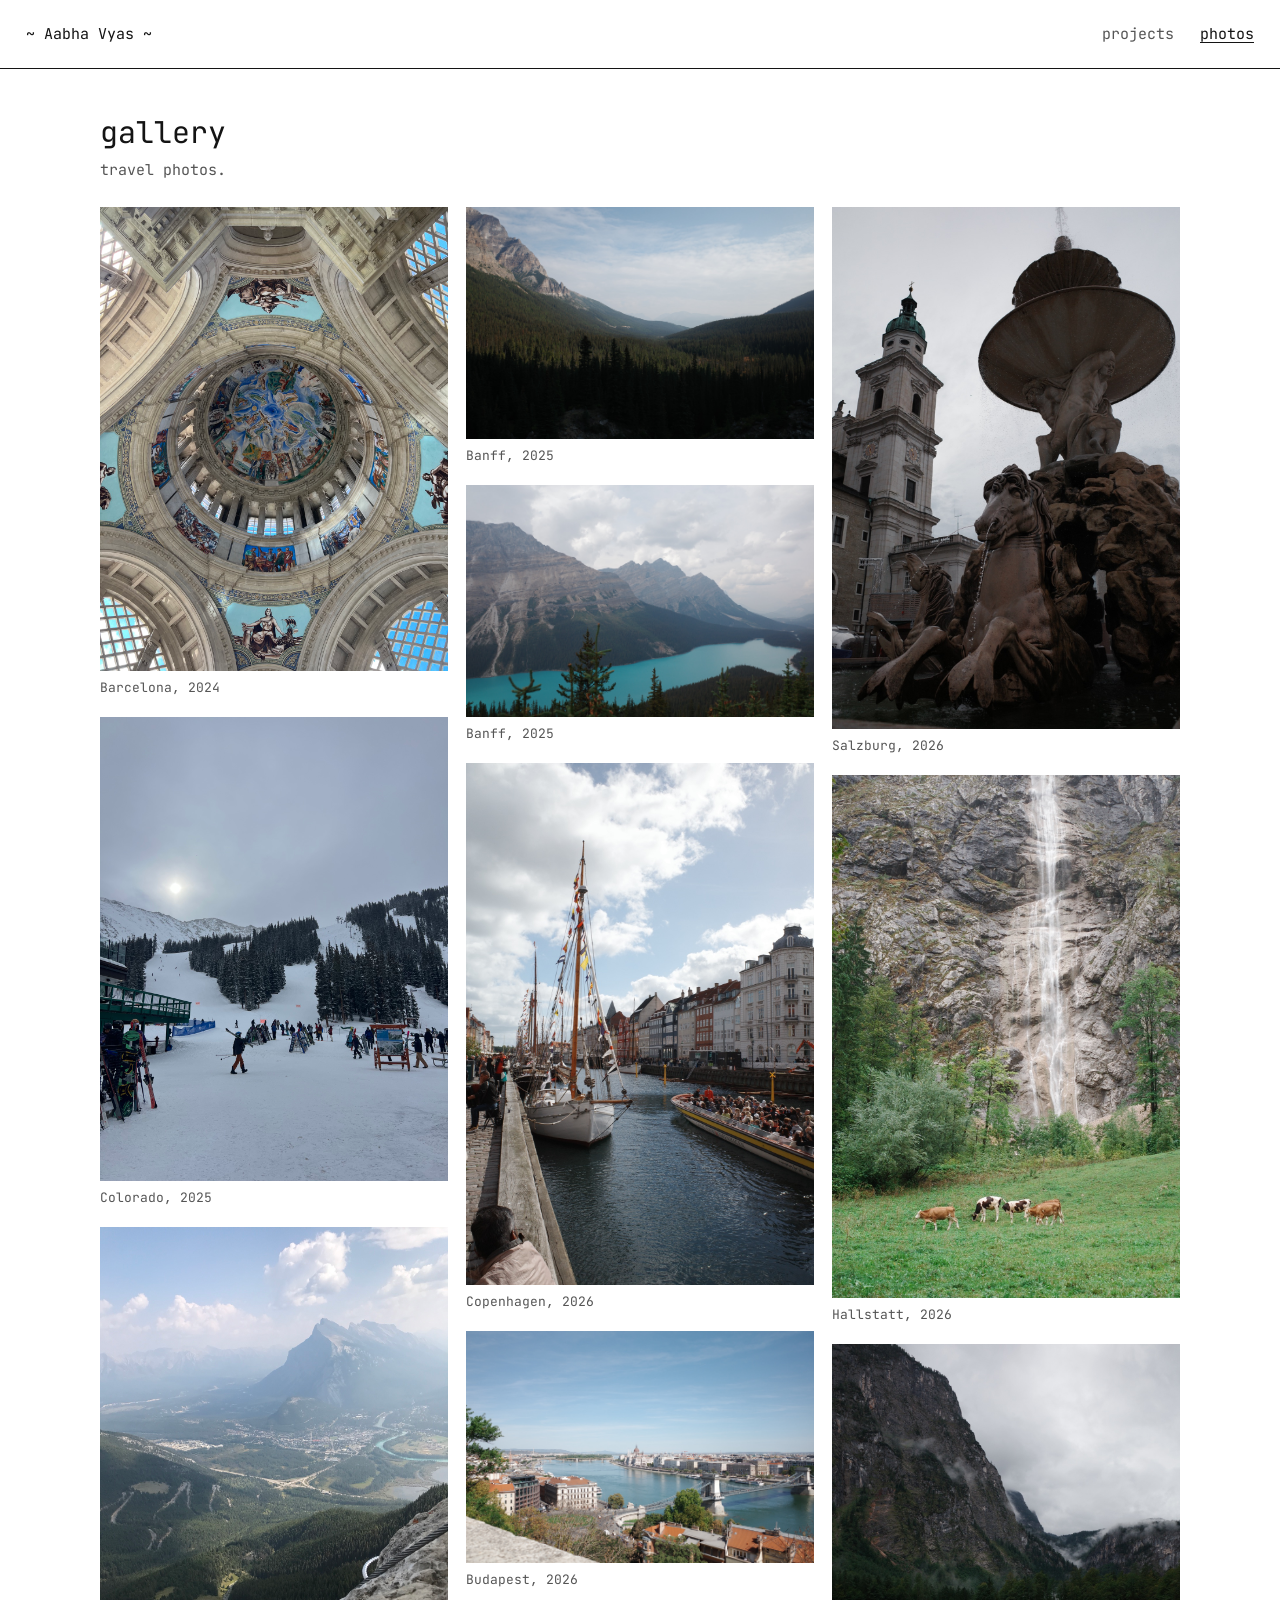
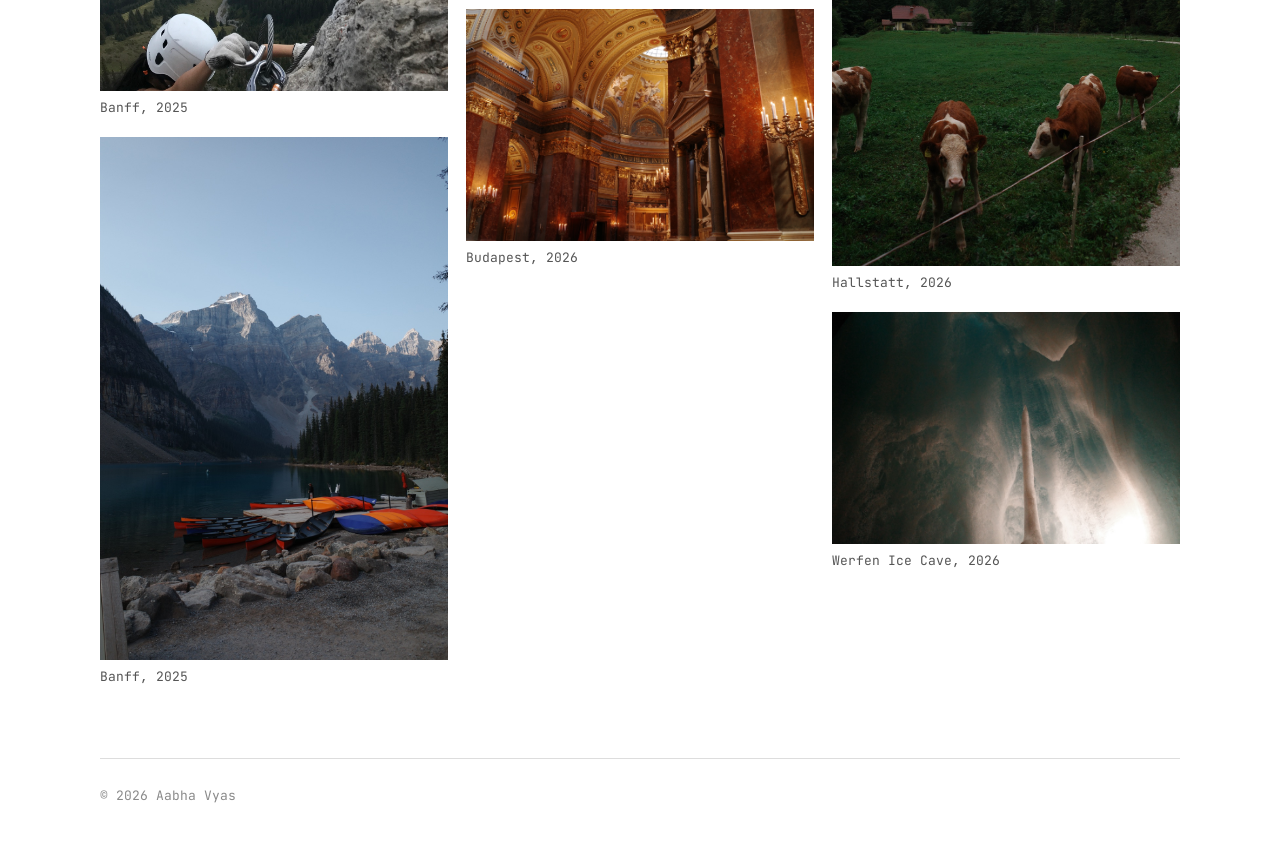
==== commit 610dfa31: "Add jasmine flower favicon Co-Authored-By: Claude Opus 5.5 <noreply@anthropic.com>" ====
--- a/gallery.html
+++ b/gallery.html
@@ -9,6 +9,9 @@
 <link rel="preconnect" href="https://fonts.googleapis.com">
 <link rel="preconnect" href="https://fonts.gstatic.com" crossorigin>
 <link href="https://fonts.googleapis.com/css2?family=JetBrains+Mono:wght@400;700&display=swap" rel="stylesheet">
+<link rel="icon" href="favicon.svg" type="image/svg+xml">
+<link rel="icon" href="favicon-32.png" sizes="32x32" type="image/png">
+<link rel="apple-touch-icon" href="apple-touch-icon.png">
 <link rel="stylesheet" href="style.css">
 </head>
 <body>
